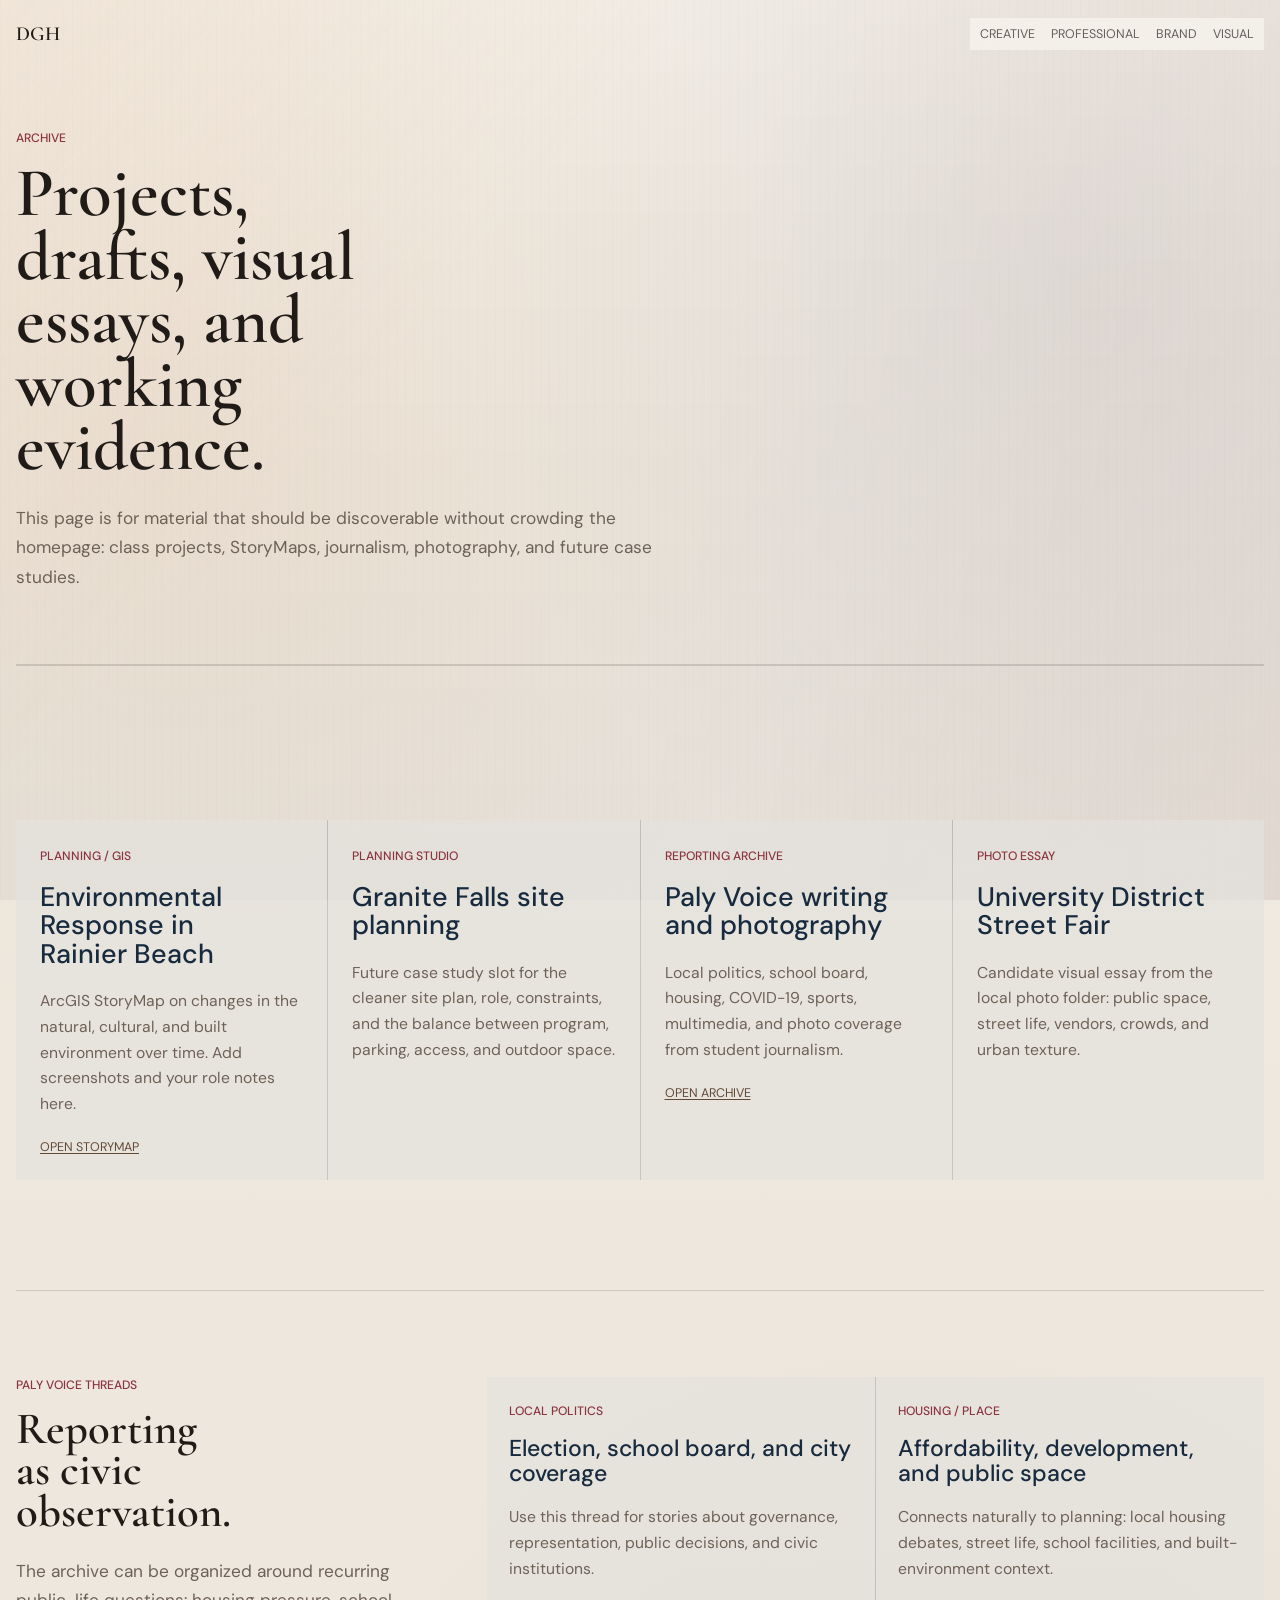
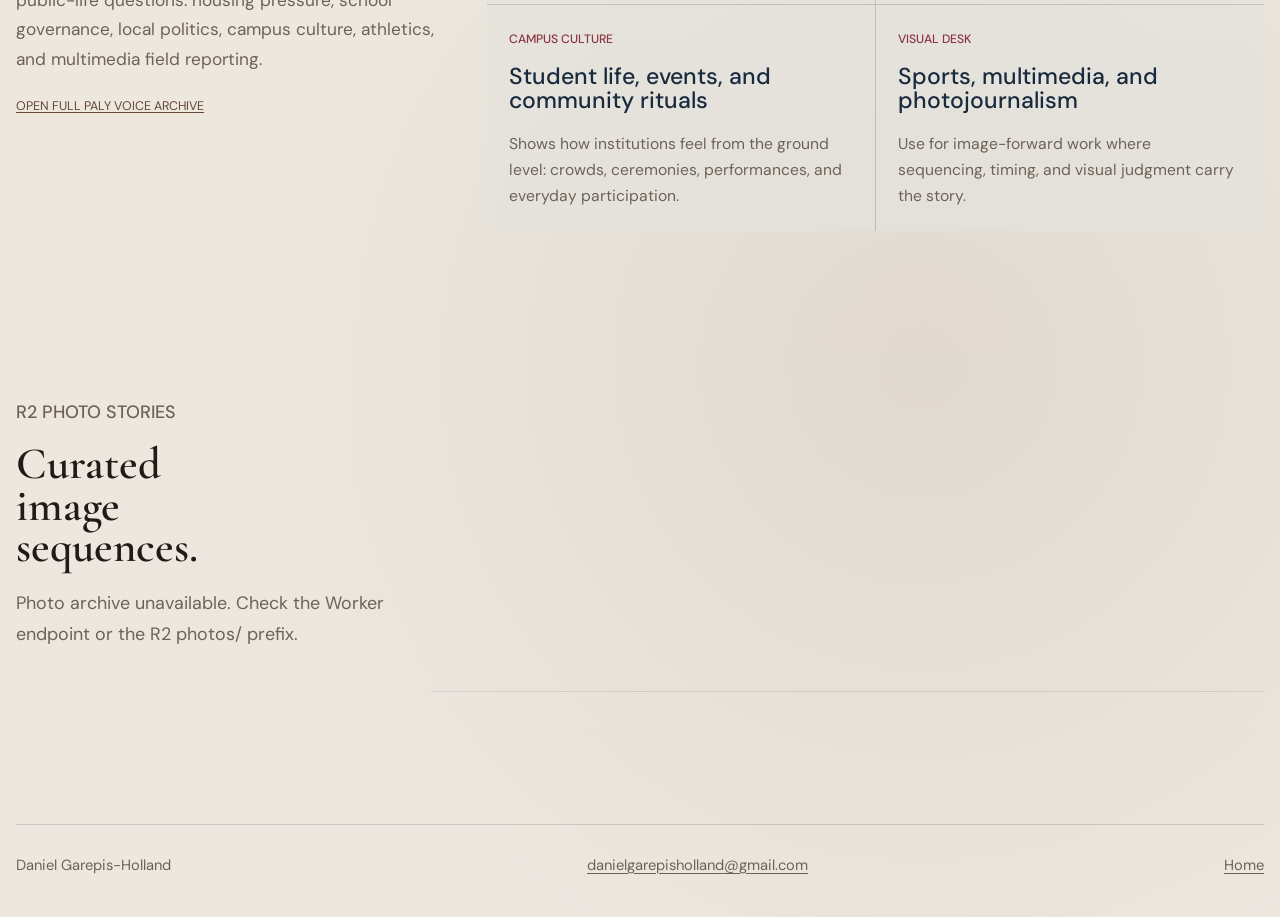
==== archive.html @ 94b0d326 "Initial portfolio site" ====
<!DOCTYPE html>
<html lang="en">
  <head>
    <meta charset="UTF-8" />
    <meta name="viewport" content="width=device-width, initial-scale=1.0" />
    <title>Archive | Daniel Garepis-Holland</title>
    <meta
      name="description"
      content="Project and visual archive for Daniel Garepis-Holland."
    />
    <link rel="icon" href="data:image/svg+xml,%3Csvg xmlns='http://www.w3.org/2000/svg' viewBox='0 0 64 64'%3E%3Crect width='64' height='64' fill='%23f6f2ed'/%3E%3Ctext x='10' y='43' font-family='Georgia' font-size='28' fill='%23182b3e'%3EDG%3C/text%3E%3C/svg%3E" />
    <link rel="stylesheet" href="./styles.css" />
    <script type="module" src="./main.js"></script>
  </head>
  <body>
    <div class="scroll-meter" aria-hidden="true"></div>

    <header class="site-header">
      <a class="wordmark" href="./index.html#splash" aria-label="Daniel Garepis-Holland home">DGH</a>
      <nav class="site-nav" aria-label="Primary">
        <a href="./creative.html">Creative</a>
        <a href="./index.html#professional">Professional</a>
        <a href="./index.html#brand">Brand</a>
        <a href="./index.html#visual">Visual</a>
      </nav>
    </header>

    <main>
      <section class="archive-hero section-panel">
        <p class="small-label">Archive</p>
        <h1>Projects, drafts, visual essays, and working evidence.</h1>
        <p>
          This page is for material that should be discoverable without crowding the
          homepage: class projects, StoryMaps, journalism, photography, and future case studies.
        </p>
      </section>

      <section class="project-slots section-panel" aria-label="Project archive">
        <div class="slot-grid">
          <article class="slot-card reveal">
            <span>Planning / GIS</span>
            <h3>Environmental Response in Rainier Beach</h3>
            <p>
              ArcGIS StoryMap on changes in the natural, cultural, and built
              environment over time. Add screenshots and your role notes here.
            </p>
            <a href="https://storymaps.arcgis.com/stories/e4d56ad3669442dd81b327d00836941e">Open StoryMap</a>
          </article>
          <article class="slot-card reveal">
            <span>Planning studio</span>
            <h3>Granite Falls site planning</h3>
            <p>
              Future case study slot for the cleaner site plan, role, constraints,
              and the balance between program, parking, access, and outdoor space.
            </p>
          </article>
          <article class="slot-card reveal">
            <span>Reporting archive</span>
            <h3>Paly Voice writing and photography</h3>
            <p>
              Local politics, school board, housing, COVID-19, sports, multimedia,
              and photo coverage from student journalism.
            </p>
            <a href="https://palyvoice.com/staff_name/daniel-garepis-holland/">Open archive</a>
          </article>
          <article class="slot-card reveal">
            <span>Photo essay</span>
            <h3>University District Street Fair</h3>
            <p>
              Candidate visual essay from the local photo folder: public space,
              street life, vendors, crowds, and urban texture.
            </p>
          </article>
        </div>
      </section>

      <section class="reporting-threads section-panel" aria-label="Paly Voice reporting threads">
        <div class="thread-copy reveal">
          <p class="small-label">Paly Voice threads</p>
          <h2>Reporting as civic observation.</h2>
          <p>
            The archive can be organized around recurring public-life questions:
            housing pressure, school governance, local politics, campus culture,
            athletics, and multimedia field reporting.
          </p>
          <a href="https://palyvoice.com/staff_name/daniel-garepis-holland/">Open full Paly Voice archive</a>
        </div>
        <div class="thread-list">
          <article class="thread-card reveal">
            <span>Local politics</span>
            <h3>Election, school board, and city coverage</h3>
            <p>Use this thread for stories about governance, representation, public decisions, and civic institutions.</p>
          </article>
          <article class="thread-card reveal">
            <span>Housing / place</span>
            <h3>Affordability, development, and public space</h3>
            <p>Connects naturally to planning: local housing debates, street life, school facilities, and built-environment context.</p>
          </article>
          <article class="thread-card reveal">
            <span>Campus culture</span>
            <h3>Student life, events, and community rituals</h3>
            <p>Shows how institutions feel from the ground level: crowds, ceremonies, performances, and everyday participation.</p>
          </article>
          <article class="thread-card reveal">
            <span>Visual desk</span>
            <h3>Sports, multimedia, and photojournalism</h3>
            <p>Use for image-forward work where sequencing, timing, and visual judgment carry the story.</p>
          </article>
        </div>
      </section>

      <section class="visual-band section-panel" id="visual">
        <div class="visual-copy reveal">
          <p class="small-label">R2 photo stories</p>
          <h2>Curated image sequences.</h2>
          <p id="gallery-status">Loading photo archive...</p>
        </div>
        <div class="visual-stories" id="visual-stories" aria-live="polite"></div>
        <div class="photo-strip" id="photo-gallery" aria-live="polite"></div>
      </section>
    </main>

    <footer class="site-footer" id="contact">
      <p>Daniel Garepis-Holland</p>
      <a href="mailto:danielgarepisholland@gmail.com">danielgarepisholland@gmail.com</a>
      <a href="./index.html#splash">Home</a>
    </footer>
  </body>
</html>
---- styles.css ----
@font-face {
  font-family: "DM Sans";
  src: url("./fonts/DMSans-Regular.ttf") format("truetype");
  font-weight: 400;
  font-style: normal;
  font-display: swap;
}

@font-face {
  font-family: "DM Sans";
  src: url("./fonts/DMSans-Medium.ttf") format("truetype");
  font-weight: 500;
  font-style: normal;
  font-display: swap;
}

@font-face {
  font-family: "Cormorant Garamond";
  src: url("./fonts/CormorantGaramond-Regular.ttf") format("truetype");
  font-weight: 400;
  font-style: normal;
  font-display: swap;
}

@font-face {
  font-family: "Cormorant Garamond";
  src: url("./fonts/CormorantGaramond-SemiBold.ttf") format("truetype");
  font-weight: 600;
  font-style: normal;
  font-display: swap;
}

:root {
  --paper: #eee7dd;
  --paper-clean: #f8f5ef;
  --sand: #c8bbad;
  --clay: #927a65;
  --peach: #e7c4a3;
  --brown: #624a36;
  --navy: #182b3e;
  --red: #8b3440;
  --ink: #201b17;
  --muted: #6e6258;
  --line: rgba(32, 27, 23, 0.14);
  --max: 1260px;
  --scroll: 0;
  --splash-progress: 0;
}

*,
*::before,
*::after {
  box-sizing: border-box;
}

html {
  scroll-behavior: smooth;
}

body {
  margin: 0;
  background:
    radial-gradient(circle at 14% 18%, rgba(231, 196, 163, 0.24), transparent 28%),
    radial-gradient(circle at 86% 12%, rgba(24, 43, 62, 0.07), transparent 26%),
    radial-gradient(circle at 72% 78%, rgba(146, 122, 101, 0.13), transparent 30%),
    linear-gradient(180deg, #f3eee6 0%, var(--paper) 52%, #ece7df 100%);
  color: var(--ink);
  font-family: "DM Sans", Arial, sans-serif;
  overflow-x: hidden;
}

body.lightbox-open {
  overflow: hidden;
}

body::before {
  position: fixed;
  inset: 0;
  z-index: -1;
  content: "";
  background:
    linear-gradient(130deg, rgba(231, 196, 163, 0.24), transparent 34%),
    linear-gradient(280deg, rgba(139, 52, 64, 0.07), transparent 46%),
    linear-gradient(180deg, transparent 0%, rgba(24, 43, 62, 0.075) 100%),
    repeating-linear-gradient(
      90deg,
      rgba(32, 27, 23, 0.018) 0,
      rgba(32, 27, 23, 0.018) 1px,
      transparent 1px,
      transparent 9px
    );
  opacity: calc(0.62 - (var(--scroll) * 0.18));
  pointer-events: none;
}

img,
svg {
  display: block;
}

img {
  max-width: 100%;
}

button {
  font: inherit;
}

a {
  color: inherit;
}

.scroll-meter {
  position: fixed;
  top: 0;
  left: 0;
  z-index: 20;
  width: calc(var(--scroll) * 100%);
  height: 3px;
  background: linear-gradient(90deg, rgba(98, 74, 54, 0.92), rgba(200, 187, 173, 0.96), rgba(32, 27, 23, 0.88));
}

.site-header {
  position: fixed;
  top: 0;
  left: 50%;
  z-index: 10;
  display: flex;
  width: min(calc(100% - 32px), var(--max));
  transform: translateX(-50%);
  align-items: center;
  justify-content: space-between;
  padding: 18px 0;
  color: var(--ink);
}

.wordmark,
.site-nav a {
  text-decoration: none;
}

.wordmark {
  font-family: "Cormorant Garamond", Georgia, serif;
  font-size: 1.25rem;
  font-weight: 600;
}

.site-nav {
  display: flex;
  gap: 16px;
  font-size: 0.78rem;
  text-transform: uppercase;
  padding: 8px 10px;
  background: rgba(248, 245, 239, 0.72);
  backdrop-filter: blur(12px);
}

.site-nav a {
  color: rgba(32, 27, 23, 0.68);
}

.site-nav a:hover {
  color: var(--red);
}

.section-panel {
  width: min(calc(100% - 32px), var(--max));
  margin: 0 auto;
}

.splash {
  position: relative;
  display: grid;
  height: 112vh;
  min-height: 112svh;
  margin-bottom: 96px;
  grid-template-columns: minmax(320px, 0.72fr) minmax(440px, 1fr);
  gap: 36px;
  align-items: center;
  padding: 96px 0 64px;
  overflow: hidden;
}

.splash::before {
  position: absolute;
  inset: 13% 9%;
  content: "";
  background:
    radial-gradient(circle at 50% 48%, rgba(24, 43, 62, 0.1), transparent 38%),
    radial-gradient(circle at 42% 58%, rgba(139, 52, 64, 0.08), transparent 34%);
  filter: blur(18px);
  pointer-events: none;
}

.splash-copy {
  position: relative;
  z-index: 3;
  width: min(100%, 620px);
  padding: 28px 32px 34px;
  text-align: left;
}

.splash-copy::before {
  position: absolute;
  inset: 0;
  z-index: -1;
  content: "";
  background: radial-gradient(circle at 45% 45%, rgba(248, 245, 239, 0.84), rgba(248, 245, 239, 0.52) 48%, transparent 72%);
  filter: blur(3px);
}

.splash h1 {
  max-width: 9.4ch;
  margin: 0;
  font-size: clamp(3.1rem, 6.8vw, 6.3rem);
}

.splash-copy p:not(.small-label) {
  max-width: 460px;
  margin-top: 22px;
  color: var(--muted);
  font-size: clamp(1rem, 1.25vw, 1.12rem);
  line-height: 1.65;
}

.motion-system {
  position: absolute;
  inset: 6% -4% 8% 34%;
  z-index: 1;
  color: var(--navy);
  opacity: 0.84;
  transform:
    translate3d(calc(var(--splash-progress) * -34px), calc(var(--splash-progress) * -58px), 0)
    scale(calc(1 + (var(--splash-progress) * 0.08)));
  transform-origin: 55% 54%;
  transition: opacity 180ms ease;
}

.urban-map {
  width: 100%;
  height: 100%;
  overflow: visible;
}

.parcel-field rect,
.street-line,
.route-line,
.soft-contour,
.north-mark {
  fill: none;
  stroke: currentColor;
  vector-effect: non-scaling-stroke;
}

.parcel-field rect {
  stroke-width: 1;
  opacity: 0.28;
  animation: parcel-settle 8s ease-in-out infinite;
}

.parcel-field rect:nth-child(3n) {
  animation-delay: 0.8s;
}

.parcel-field rect:nth-child(4n) {
  animation-delay: 1.5s;
}

.street-line {
  stroke-width: 1;
  opacity: 0.16;
}

.route-line {
  stroke: var(--red);
  stroke-width: 2.15;
  stroke-linejoin: round;
  stroke-dasharray: 980;
  stroke-dashoffset: 980;
  opacity: 0.64;
  animation: route-draw 8.5s ease-in-out infinite;
}

.route-tracer {
  fill: var(--red);
  opacity: 0.86;
  filter: drop-shadow(0 0 10px rgba(139, 52, 64, 0.4));
}

.soft-contour {
  stroke: var(--brown);
  stroke-width: 1;
  stroke-dasharray: 7 18;
  opacity: 0.22;
  animation: contour-drift 18s linear infinite;
}

.contour-b {
  animation-direction: reverse;
  animation-duration: 24s;
}

.map-pin {
  fill: var(--paper-clean);
  stroke: var(--navy);
  stroke-width: 2;
  opacity: 0.82;
  animation: pin-pulse 4s ease-in-out infinite;
}

.pin-b {
  animation-delay: 0.8s;
}

.pin-c {
  animation-delay: 1.6s;
}

.north-mark {
  stroke: var(--brown);
  opacity: 0.2;
}

.map-nav {
  position: absolute;
  inset: 6% -4% 8% 34%;
  z-index: 2;
  pointer-events: none;
  transform:
    translate3d(calc(var(--splash-progress) * -34px), calc(var(--splash-progress) * -58px), 0)
    scale(calc(1 + (var(--splash-progress) * 0.08)));
  transform-origin: 55% 54%;
}

.map-stop {
  position: absolute;
  display: inline-flex;
  gap: 8px;
  align-items: center;
  padding: 8px 10px;
  color: rgba(32, 27, 23, 0.72);
  background: rgba(248, 245, 239, 0.76);
  border: 1px solid rgba(24, 43, 62, 0.12);
  font-size: 0.74rem;
  text-decoration: none;
  text-transform: uppercase;
  pointer-events: auto;
  backdrop-filter: blur(10px);
  transition: transform 180ms ease, color 180ms ease, border-color 180ms ease;
}

.map-stop:hover {
  color: var(--red);
  border-color: rgba(139, 52, 64, 0.28);
  transform: translateY(-2px);
}

.portfolio-doors {
  position: absolute;
  right: 0;
  bottom: 86px;
  z-index: 4;
  display: grid;
  grid-template-columns: repeat(2, minmax(180px, 1fr));
  gap: 1px;
  width: min(520px, 52vw);
  background: rgba(24, 43, 62, 0.18);
}

.portfolio-door {
  display: grid;
  min-height: 134px;
  align-content: end;
  gap: 12px;
  padding: 20px;
  background: rgba(248, 245, 239, 0.82);
  text-decoration: none;
  backdrop-filter: blur(12px);
  transition: background 180ms ease, color 180ms ease, transform 180ms ease;
}

.portfolio-door span {
  color: var(--red);
  font-size: 0.74rem;
  font-weight: 500;
  text-transform: uppercase;
}

.portfolio-door strong {
  max-width: 10ch;
  color: var(--navy);
  font-family: "Cormorant Garamond", Georgia, serif;
  font-size: 1.65rem;
  font-weight: 600;
  line-height: 0.98;
}

.portfolio-door:hover {
  color: var(--paper-clean);
  background: rgba(24, 43, 62, 0.94);
  transform: translateY(-3px);
}

.portfolio-door:hover span,
.portfolio-door:hover strong {
  color: currentColor;
}

.map-stop span {
  width: 8px;
  height: 8px;
  background: var(--paper-clean);
  border: 2px solid var(--navy);
}

.stop-planning {
  left: 30%;
  top: 61%;
}

.stop-systems {
  left: 58%;
  top: 32%;
}

.stop-visual {
  right: 2%;
  top: 61%;
}

.splash-scroll {
  position: absolute;
  right: 0;
  bottom: 32px;
  z-index: 2;
  color: rgba(32, 27, 23, 0.62);
  font-size: 0.78rem;
  text-decoration: none;
  text-transform: uppercase;
}

.splash-scroll::after {
  display: block;
  width: 1px;
  height: 44px;
  margin: 10px 0 0 auto;
  content: "";
  background: rgba(32, 27, 23, 0.26);
  animation: scroll-cue 1.8s ease-in-out infinite;
}

.creative-lead,
.professional-bridge {
  display: grid;
  grid-template-columns: minmax(280px, 0.5fr) minmax(0, 1fr);
  gap: 46px;
  align-items: start;
  padding: 84px 0;
  border-top: 1px solid var(--line);
}

.creative-lead-copy,
.professional-copy {
  position: sticky;
  top: 110px;
}

.creative-lead-copy h2,
.professional-copy h2 {
  max-width: 10.5ch;
}

.creative-lead-copy p:not(.small-label),
.professional-copy p:not(.small-label),
.creative-hero-copy p,
.creative-design-copy p {
  max-width: 620px;
  margin-top: 24px;
  color: var(--muted);
  font-size: clamp(1rem, 1.35vw, 1.14rem);
  line-height: 1.7;
}

.creative-lead-copy a {
  display: inline-block;
  margin-top: 26px;
  color: var(--brown);
  font-size: 0.78rem;
  text-transform: uppercase;
  text-decoration-thickness: 1px;
  text-underline-offset: 0.18em;
}

.creative-stage {
  position: relative;
  min-height: 720px;
}

.stage-photo {
  position: absolute;
  margin: 0;
  overflow: hidden;
  background: var(--sand);
  box-shadow: 0 34px 78px rgba(24, 43, 62, 0.2);
}

.stage-photo img {
  width: 100%;
  height: 100%;
  object-fit: cover;
  filter: saturate(0.95) contrast(1.04);
}

.photo-expand {
  display: block;
  width: 100%;
  height: 100%;
  padding: 0;
  border: 0;
  color: inherit;
  background: transparent;
  cursor: zoom-in;
}

.photo-expand:focus-visible {
  outline: 2px solid var(--red);
  outline-offset: 3px;
}

.stage-photo-1 img {
  object-position: 72% 48%;
}

.stage-photo-2 img {
  object-position: 68% 50%;
}

.stage-photo-3 img {
  object-position: 50% 58%;
}

.stage-photo-4 img {
  object-position: 50% 45%;
}

.stage-photo-5 img {
  object-position: 50% 48%;
}

.stage-photo figcaption {
  position: absolute;
  left: 12px;
  bottom: 12px;
  padding: 7px 9px;
  color: var(--paper-clean);
  background: rgba(24, 43, 62, 0.72);
  font-size: 0.72rem;
  text-transform: uppercase;
}

.stage-photo-1 {
  top: 0;
  left: 3%;
  width: 56%;
  height: 62%;
}

.stage-photo-2 {
  top: 7%;
  right: 0;
  width: 36%;
  height: 30%;
}

.stage-photo-3 {
  right: 4%;
  bottom: 2%;
  width: 44%;
  height: 48%;
}

.stage-photo-4 {
  left: 0;
  bottom: 0;
  width: 34%;
  height: 30%;
}

.stage-photo-5 {
  left: 37%;
  bottom: 7%;
  width: 25%;
  height: 28%;
}

.massive {
  min-height: 78vh;
}

.creative-hero {
  position: relative;
  display: grid;
  min-height: 100svh;
  align-content: end;
  gap: 42px;
  padding: 132px 0 42px;
}

.creative-hero-copy {
  position: relative;
  z-index: 3;
  display: grid;
  width: min(520px, calc(100% - 32px));
  grid-template-columns: 1fr;
  gap: 18px;
  align-items: end;
  margin: 0 0 0 max(16px, calc((100vw - var(--max)) / 2));
  padding: 24px;
  background: rgba(248, 245, 239, 0.9);
  backdrop-filter: blur(18px);
}

.creative-hero h1 {
  max-width: 12ch;
}

.creative-page .creative-hero {
  width: 100vw;
  margin-left: calc(50% - 50vw);
  color: var(--paper-clean);
  background: #111821;
  overflow: hidden;
}

.creative-page .creative-hero-copy {
  color: var(--ink);
}

.creative-page .creative-hero-copy p:not(.small-label) {
  margin-top: 0;
}

.creative-page .creative-stage.massive {
  position: absolute;
  inset: 0;
  min-height: 100%;
}

.stage-feature-photo {
  position: absolute;
  inset: 0;
  margin: 0;
}

.stage-feature-photo::after {
  position: absolute;
  inset: 0;
  content: "";
  background:
    linear-gradient(90deg, rgba(17, 24, 33, 0.26), transparent 48%),
    linear-gradient(0deg, rgba(17, 24, 33, 0.18), transparent 34%);
  pointer-events: none;
}

.stage-feature-img {
  width: 100%;
  height: 100%;
  min-height: 100svh;
  object-fit: cover;
  object-position: 72% center;
  filter: saturate(0.98) contrast(1.05);
}

.stage-graphic {
  position: absolute;
  inset: 72px 18px 18px;
  z-index: 2;
  pointer-events: none;
}

.stage-graphic::before,
.stage-graphic::after,
.stage-graphic span {
  position: absolute;
  content: "";
  border: 1px solid rgba(248, 245, 239, 0.28);
}

.stage-graphic::before {
  top: 0;
  right: max(16px, calc((100vw - var(--max)) / 2));
  width: min(24vw, 280px);
  height: min(24vw, 280px);
  border-left: 0;
  border-bottom: 0;
}

.stage-graphic::after {
  left: max(16px, calc((100vw - var(--max)) / 2));
  bottom: 0;
  width: min(34vw, 420px);
  height: min(15vw, 170px);
  border-right: 0;
  border-top: 0;
}

.stage-graphic span:nth-child(1) {
  top: 18%;
  left: 0;
  width: 100%;
  border-width: 1px 0 0;
  opacity: 0.28;
}

.stage-graphic span:nth-child(2) {
  top: 0;
  left: 62%;
  height: 100%;
  border-width: 0 0 0 1px;
  opacity: 0.22;
}

.stage-graphic span:nth-child(3) {
  right: max(22px, calc((100vw - var(--max)) / 2));
  bottom: 18%;
  width: 90px;
  height: 90px;
  border-radius: 50%;
  animation: viewfinder-pulse 5.6s ease-in-out infinite;
}

.stage-graphic span:nth-child(4) {
  right: max(70px, calc((100vw - var(--max)) / 2 + 48px));
  bottom: calc(18% + 44px);
  width: 12px;
  height: 12px;
  background: rgba(248, 245, 239, 0.72);
  border: 0;
  border-radius: 50%;
}

.stage-index {
  position: absolute;
  right: max(16px, calc((100vw - var(--max)) / 2));
  bottom: 42px;
  z-index: 4;
  display: grid;
  width: min(32vw, 390px);
  gap: 10px;
}

.stage-index-item {
  display: grid;
  min-height: 86px;
  grid-template-columns: 96px 1fr;
  align-items: center;
  gap: 12px;
  padding: 8px;
  color: var(--paper-clean);
  background: rgba(17, 24, 33, 0.62);
  backdrop-filter: blur(16px);
}

.stage-index-item img {
  width: 96px;
  height: 72px;
  object-fit: cover;
}

.stage-index-item span {
  font-size: 0.76rem;
  text-align: left;
  text-transform: uppercase;
}

.creative-design {
  display: grid;
  grid-template-columns: minmax(280px, 0.5fr) minmax(0, 1fr);
  gap: 46px;
  align-items: center;
  padding: 90px 0 116px;
  border-top: 1px solid var(--line);
}

.creative-design-copy h2 {
  max-width: 10.5ch;
}

.hero {
  position: relative;
  display: grid;
  min-height: auto;
  grid-template-columns: minmax(420px, 0.86fr) minmax(360px, 0.74fr);
  gap: 56px;
  align-items: end;
  padding: 84px 0 52px;
}

.hero-copy {
  position: relative;
  z-index: 2;
  grid-column: 1;
  grid-row: 1;
  max-width: 720px;
}

.hero-copy h1 {
  max-width: 11.6ch;
}

.small-label {
  margin: 0 0 16px;
  color: var(--red);
  font-size: 0.76rem;
  font-weight: 500;
  text-transform: uppercase;
}

h1,
h2 {
  margin: 0;
  font-family: "Cormorant Garamond", Georgia, serif;
  font-weight: 600;
  line-height: 0.92;
}

h1 {
  max-width: 9.8ch;
  font-size: clamp(2.7rem, 5.4vw, 5.1rem);
}

h2 {
  font-size: clamp(1.9rem, 3.5vw, 3.25rem);
}

h3,
p {
  margin: 0;
}

.hero-lede {
  max-width: 620px;
  margin-top: 28px;
  color: var(--muted);
  font-size: clamp(1.04rem, 1.5vw, 1.28rem);
  line-height: 1.65;
}

.hero-media {
  position: relative;
  min-height: 410px;
  grid-column: 2;
  grid-row: 1;
  align-self: start;
}

.hero-photo {
  position: absolute;
  width: min(26vw, 340px);
  aspect-ratio: 4 / 5;
  object-fit: cover;
  filter: saturate(0.88) contrast(1.04);
  box-shadow: 0 36px 80px rgba(24, 43, 62, 0.22);
}

.hero-photo-a {
  right: 20%;
  bottom: 18%;
  transform: translateY(calc(var(--scroll) * -70px)) rotate(-4deg);
}

.hero-photo-b {
  right: 0;
  bottom: 0;
  width: min(22vw, 280px);
  transform: translateY(calc(var(--scroll) * 92px)) rotate(7deg);
}

.orbit {
  position: absolute;
  right: 10%;
  bottom: 6%;
  width: min(42vw, 560px);
  color: var(--navy);
  opacity: 0.2;
  transform: rotate(calc(var(--scroll) * 90deg));
}

.orbit rect,
.orbit path {
  fill: none;
  stroke: currentColor;
  stroke-width: 1;
}

.hero-index {
  position: relative;
  z-index: 2;
  grid-column: 1 / -1;
  display: grid;
  grid-template-columns: repeat(4, 1fr);
  gap: 1px;
  max-width: 760px;
  color: var(--paper-clean);
  background: rgba(24, 43, 62, 0.18);
}

.profile-facts {
  grid-column: 1 / -1;
  display: grid;
  grid-template-columns: repeat(3, minmax(0, 1fr));
  gap: 1px;
  margin-top: 6px;
  background: rgba(24, 43, 62, 0.16);
}

.profile-facts article {
  min-height: 134px;
  padding: 18px;
  background: rgba(248, 245, 239, 0.64);
}

.profile-facts span {
  color: var(--red);
  font-size: 0.74rem;
  font-weight: 500;
  text-transform: uppercase;
}

.profile-facts strong {
  display: block;
  margin-top: 12px;
  color: var(--navy);
  font-size: 1.05rem;
  font-weight: 500;
}

.profile-facts p {
  margin-top: 8px;
  color: var(--muted);
  font-size: 0.92rem;
  line-height: 1.55;
}

.hero-index span {
  min-height: 74px;
  padding: 16px;
  background: var(--navy);
  font-size: 0.82rem;
  line-height: 1.25;
}

.scroll-story {
  display: grid;
  min-height: auto;
  grid-template-columns: minmax(280px, 0.58fr) minmax(0, 1fr);
  gap: 46px;
  padding: 70px 0;
  border-top: 1px solid var(--line);
}

.story-pin {
  position: static;
  height: max-content;
}

.story-pin h2 {
  max-width: 10.5ch;
}

.story-steps {
  display: grid;
  gap: 1px;
  padding-top: 0;
  background: rgba(24, 43, 62, 0.14);
}

.story-step {
  display: grid;
  grid-template-columns: 62px minmax(0, 1fr);
  gap: 20px;
  align-items: start;
  padding: 24px;
  background: rgba(248, 245, 239, 0.62);
  border-top: 0;
}

.story-step span {
  color: var(--red);
  font-family: "Cormorant Garamond", Georgia, serif;
  font-size: 2.35rem;
  line-height: 0.9;
}

.story-step p,
.flagship-copy p,
.planning-copy p,
.planning-card p,
.work-item p,
.visual-copy p {
  color: var(--muted);
  font-size: clamp(1rem, 1.4vw, 1.16rem);
  line-height: 1.75;
}

.planning-feature {
  display: grid;
  grid-template-columns: minmax(320px, 0.8fr) minmax(0, 1.1fr);
  gap: 54px;
  align-items: start;
  padding: 82px 0;
  border-top: 1px solid var(--line);
}

.planning-copy {
  position: sticky;
  top: 112px;
}

.planning-copy h2 {
  max-width: 10.8ch;
}

.planning-copy p {
  max-width: 560px;
  margin-top: 24px;
}

.planning-grid {
  display: grid;
  grid-template-columns: repeat(2, minmax(0, 1fr));
  gap: 1px;
  background: rgba(24, 43, 62, 0.18);
}

.planning-card {
  min-height: 220px;
  padding: 22px;
  background: rgba(248, 245, 239, 0.62);
}

.planning-card.primary {
  grid-column: span 2;
  min-height: 250px;
  background:
    linear-gradient(135deg, rgba(24, 43, 62, 0.92), rgba(98, 74, 54, 0.86)),
    var(--navy);
  color: var(--paper-clean);
}

.planning-card span,
.work-item span {
  color: var(--red);
  font-size: 0.78rem;
  font-weight: 500;
  text-transform: uppercase;
}

.planning-card.primary span,
.planning-card.primary p {
  color: rgba(248, 245, 239, 0.78);
}

.planning-card h3 {
  max-width: 18ch;
  margin-top: 18px;
  color: var(--navy);
  font-size: clamp(1.18rem, 1.7vw, 1.65rem);
  font-weight: 500;
  line-height: 1.05;
}

.planning-card.primary h3 {
  color: var(--paper-clean);
  font-size: clamp(1.8rem, 3vw, 2.8rem);
}

.planning-card p {
  margin-top: 22px;
}

.flagship {
  display: grid;
  grid-template-columns: minmax(320px, 0.78fr) minmax(0, 1.2fr);
  gap: 54px;
  align-items: center;
  padding: 84px 0;
}

.flagship-copy h2 {
  max-width: 9.4ch;
}

.flagship-copy p {
  max-width: 620px;
  margin-top: 24px;
}

.stat-row {
  display: grid;
  grid-template-columns: repeat(3, 1fr);
  gap: 1px;
  margin-top: 34px;
  background: rgba(24, 43, 62, 0.18);
}

.stat-row div {
  min-height: 106px;
  padding: 18px;
  background: rgba(255, 255, 255, 0.52);
}

.stat-row strong {
  display: block;
  color: var(--navy);
  font-family: "Cormorant Garamond", Georgia, serif;
  font-size: 3rem;
  line-height: 0.92;
}

.stat-row span {
  display: block;
  margin-top: 8px;
  color: var(--muted);
  font-size: 0.86rem;
}

.system-board,
.brand-development-board {
  position: relative;
  min-height: 650px;
  isolation: isolate;
}

.identity-layer {
  position: absolute;
  inset: 3% 0 0 8%;
  z-index: 0;
  overflow: hidden;
  background:
    linear-gradient(135deg, rgba(24, 43, 62, 0.09), rgba(139, 52, 64, 0.06)),
    rgba(248, 245, 239, 0.42);
  border: 1px solid rgba(24, 43, 62, 0.12);
}

.identity-badge {
  position: absolute;
  right: -12%;
  top: -20%;
  width: min(48vw, 560px);
  opacity: 0.12;
  filter: saturate(0.8);
  transform: rotate(-8deg);
}

.shark-watermark,
.shark-mask {
  display: block;
  background: currentColor;
  -webkit-mask: url("./assets/interlake-shark.svg") center / contain no-repeat;
  mask: url("./assets/interlake-shark.svg") center / contain no-repeat;
}

.shark-watermark {
  position: absolute;
  color: var(--navy);
  opacity: 0.08;
}

.shark-a {
  left: -6%;
  bottom: 6%;
  width: 330px;
  aspect-ratio: 1;
  transform: rotate(9deg);
}

.shark-b {
  right: 16%;
  bottom: -13%;
  width: 220px;
  aspect-ratio: 1;
  color: var(--red);
  transform: rotate(-16deg);
}

.screen {
  position: absolute;
  z-index: 2;
  margin: 0;
  overflow: hidden;
  background: var(--paper-clean);
  border: 1px solid rgba(24, 43, 62, 0.16);
  box-shadow: 0 28px 72px rgba(24, 43, 62, 0.2);
}

.screen img {
  width: 100%;
  height: 100%;
  object-fit: cover;
}

.screen figcaption {
  position: absolute;
  right: 14px;
  bottom: 12px;
  padding: 7px 10px;
  color: var(--paper-clean);
  background: rgba(24, 43, 62, 0.78);
  font-size: 0.76rem;
}

.screen-main {
  top: 0;
  right: 0;
  width: 82%;
  aspect-ratio: 16 / 10;
}

.screen-overlap {
  bottom: 0;
  left: 0;
  width: 58%;
  aspect-ratio: 13 / 10;
}

.brand-marks {
  position: absolute;
  right: 4%;
  bottom: 4%;
  z-index: 3;
  display: grid;
  grid-template-columns: 116px 116px;
  gap: 1px;
  padding: 1px;
  background: rgba(248, 245, 239, 0.28);
  box-shadow: 0 22px 58px rgba(24, 43, 62, 0.2);
}

.brand-development-board {
  display: grid;
  grid-template-columns: minmax(220px, 0.74fr) minmax(220px, 0.54fr);
  gap: 18px;
  align-content: end;
  padding: 48px;
}

.brand-development-board .identity-layer {
  inset: 0;
}

.brand-spec-card {
  position: relative;
  z-index: 2;
  display: grid;
  min-height: 320px;
  align-content: center;
  justify-items: center;
  gap: 18px;
  padding: 26px;
  background: rgba(248, 245, 239, 0.86);
  border: 1px solid rgba(24, 43, 62, 0.16);
  box-shadow: 0 24px 62px rgba(24, 43, 62, 0.16);
}

.brand-spec-card span:first-child,
.brand-spec-card strong {
  color: var(--navy);
  font-size: 0.78rem;
  font-weight: 500;
  letter-spacing: 0.08em;
  text-transform: uppercase;
}

.brand-spec-primary img {
  width: min(72%, 320px);
}

.brand-spec-shark {
  color: var(--paper-clean);
  background: rgba(24, 43, 62, 0.94);
}

.brand-spec-shark .shark-mask {
  width: min(72%, 260px);
  height: auto;
  aspect-ratio: 1;
  color: var(--paper-clean);
}

.brand-spec-shark strong {
  color: var(--paper-clean);
}

.brand-color-row {
  position: relative;
  z-index: 2;
  display: grid;
  grid-column: 1 / -1;
  grid-template-columns: repeat(3, 1fr);
  gap: 1px;
  background: rgba(24, 43, 62, 0.18);
}

.brand-color-row span {
  display: grid;
  min-height: 88px;
  align-content: end;
  padding: 14px;
  color: var(--paper-clean);
  background: var(--swatch);
  font-size: 0.72rem;
  text-transform: uppercase;
}

.brand-color-row span:nth-child(2) {
  color: var(--navy);
}

.brand-token {
  display: grid;
  min-height: 132px;
  align-content: center;
  justify-items: center;
  gap: 12px;
  padding: 14px;
  color: var(--paper-clean);
  background: rgba(24, 43, 62, 0.94);
}

.brand-token img {
  width: 76px;
  height: 76px;
  object-fit: contain;
}

.brand-token span:last-child {
  font-size: 0.68rem;
  letter-spacing: 0;
  text-transform: uppercase;
}

.shark-token {
  color: var(--navy);
  background: rgba(248, 245, 239, 0.88);
}

.shark-mask {
  width: 78px;
  height: 78px;
}

.shark-token span:last-child {
  color: var(--navy);
}

.work-index {
  padding: 84px 0;
  border-top: 1px solid var(--line);
}

.section-intro {
  display: grid;
  grid-template-columns: minmax(0, 0.95fr) minmax(280px, 0.42fr);
  gap: 40px;
  align-items: end;
}

.section-intro h2 {
  max-width: 13ch;
}

.work-list {
  margin-top: 70px;
  border-top: 1px solid var(--line);
}

.work-item {
  display: grid;
  grid-template-columns: 190px minmax(220px, 0.7fr) minmax(0, 1fr);
  gap: 34px;
  padding: 30px 0;
  border-bottom: 1px solid var(--line);
}

.work-item span {
  color: var(--red);
  font-size: 0.78rem;
  font-weight: 500;
  text-transform: uppercase;
}

.work-item h3 {
  color: var(--navy);
  font-size: clamp(1.35rem, 2.2vw, 2rem);
  font-weight: 500;
  line-height: 1.05;
}

.project-slots {
  padding: 96px 0 110px;
  border-top: 1px solid var(--line);
}

.archive-teaser {
  padding: 78px 0 88px;
  border-top: 1px solid var(--line);
}

.archive-teaser-copy {
  display: grid;
  grid-template-columns: minmax(0, 0.8fr) minmax(260px, 0.45fr);
  gap: 40px;
  align-items: end;
}

.archive-teaser-copy h2 {
  max-width: 11ch;
}

.archive-teaser-copy p:not(.small-label) {
  color: var(--muted);
  font-size: clamp(1rem, 1.35vw, 1.14rem);
  line-height: 1.7;
}

.archive-teaser-copy a {
  color: var(--brown);
  font-size: 0.78rem;
  text-transform: uppercase;
  text-decoration-thickness: 1px;
  text-underline-offset: 0.18em;
}

.archive-hero {
  padding: 130px 0 72px;
  border-bottom: 1px solid var(--line);
}

.archive-hero h1 {
  max-width: 12ch;
}

.archive-hero p:not(.small-label) {
  max-width: 680px;
  margin-top: 24px;
  color: var(--muted);
  font-size: clamp(1rem, 1.35vw, 1.14rem);
  line-height: 1.7;
}

.slot-grid {
  display: grid;
  grid-template-columns: repeat(4, minmax(0, 1fr));
  gap: 1px;
  margin-top: 58px;
  background: rgba(24, 43, 62, 0.18);
}

.slot-card {
  min-height: 330px;
  padding: 24px;
  background: rgba(248, 245, 239, 0.62);
}

.slot-card span {
  color: var(--red);
  font-size: 0.76rem;
  font-weight: 500;
  text-transform: uppercase;
}

.slot-card h3 {
  max-width: 12ch;
  margin-top: 18px;
  color: var(--navy);
  font-size: clamp(1.28rem, 2.1vw, 1.8rem);
  font-weight: 500;
  line-height: 1.05;
}

.slot-card p {
  margin-top: 20px;
  color: var(--muted);
  font-size: 0.98rem;
  line-height: 1.65;
}

.slot-card a {
  display: inline-block;
  margin-top: 22px;
  color: var(--brown);
  font-size: 0.78rem;
  text-transform: uppercase;
  text-decoration-thickness: 1px;
  text-underline-offset: 0.18em;
}

.reporting-threads {
  display: grid;
  grid-template-columns: minmax(300px, 0.55fr) minmax(0, 1fr);
  gap: 44px;
  padding: 86px 0;
  border-top: 1px solid var(--line);
}

.thread-copy h2 {
  max-width: 9.5ch;
}

.thread-copy p:not(.small-label) {
  max-width: 560px;
  margin-top: 24px;
  color: var(--muted);
  font-size: clamp(1rem, 1.35vw, 1.14rem);
  line-height: 1.7;
}

.thread-copy a,
.visual-copy a {
  display: inline-block;
  margin-top: 24px;
  color: var(--brown);
  font-size: 0.78rem;
  text-transform: uppercase;
  text-decoration-thickness: 1px;
  text-underline-offset: 0.18em;
}

.thread-list {
  display: grid;
  grid-template-columns: repeat(2, minmax(0, 1fr));
  gap: 1px;
  background: rgba(24, 43, 62, 0.18);
}

.thread-card {
  min-height: 220px;
  padding: 22px;
  background: rgba(248, 245, 239, 0.62);
}

.thread-card span,
.visual-story-copy span {
  color: var(--red);
  font-size: 0.76rem;
  font-weight: 500;
  text-transform: uppercase;
}

.thread-card h3,
.visual-story-copy h3 {
  margin-top: 16px;
  color: var(--navy);
  font-size: clamp(1.2rem, 1.8vw, 1.7rem);
  font-weight: 500;
  line-height: 1.08;
}

.thread-card p,
.visual-story-copy p {
  margin-top: 18px;
  color: var(--muted);
  font-size: 0.98rem;
  line-height: 1.65;
}

.visual-band {
  display: grid;
  grid-template-columns: minmax(280px, 0.45fr) minmax(0, 1fr);
  gap: 40px;
  align-items: start;
  padding: 80px 0 104px;
}

.visual-copy {
  position: sticky;
  top: 110px;
}

.visual-copy h2 {
  max-width: 7ch;
}

.visual-copy p:last-child {
  margin-top: 20px;
}

.visual-stories {
  grid-column: 2;
  display: grid;
  gap: 64px;
}

.visual-story {
  display: grid;
  grid-template-columns: minmax(0, 1.1fr) minmax(260px, 0.45fr);
  gap: 22px;
  align-items: end;
  padding-top: 24px;
  border-top: 1px solid rgba(24, 43, 62, 0.18);
}

.visual-story-media {
  position: relative;
  display: grid;
  min-height: 500px;
  grid-template-columns: minmax(0, 1fr) minmax(112px, 0.28fr);
  gap: 10px;
}

.visual-story-lead {
  width: 100%;
  height: 100%;
  min-height: 500px;
  object-fit: cover;
  filter: saturate(0.92) contrast(1.04);
  background: var(--sand);
}

.visual-story-media > .photo-expand {
  min-height: 500px;
}

.visual-story-support {
  position: static;
  display: grid;
  gap: 10px;
}

.visual-story-support figure {
  min-height: 0;
  margin: 0;
  overflow: hidden;
  background: var(--sand);
}

.visual-story-support img {
  width: 100%;
  height: 100%;
  min-height: 118px;
  object-fit: cover;
  filter: saturate(0.9) contrast(1.02);
}

.visual-story-copy {
  padding: 0 0 10px;
}

.visual-story-wide .visual-story-media {
  min-height: 560px;
}

.visual-story-wide .visual-story-lead {
  min-height: 560px;
  object-position: center 62%;
}

.visual-story-mosaic {
  grid-template-columns: minmax(260px, 0.45fr) minmax(0, 1fr);
}

.visual-story-mosaic .visual-story-copy {
  order: -1;
}

.visual-story-mosaic .visual-story-lead {
  object-position: 72% center;
}

.visual-story-stack .visual-story-media {
  grid-template-columns: minmax(0, 0.72fr) minmax(180px, 0.52fr);
}

.visual-story-stack .visual-story-support {
  grid-template-columns: repeat(2, minmax(0, 1fr));
}

.visual-story-dark {
  align-items: stretch;
  padding: 18px;
  color: var(--paper-clean);
  background: var(--navy);
  border-top: 0;
}

.visual-story-dark .visual-story-copy {
  align-self: end;
  padding: 0 0 12px;
}

.visual-story-dark .visual-story-copy h3,
.visual-story-dark .visual-story-copy p {
  color: var(--paper-clean);
}

.visual-story-dark .visual-story-copy span {
  color: var(--peach);
}

.visual-story-dark .visual-story-lead,
.visual-story-dark .visual-story-support figure {
  background: rgba(248, 245, 239, 0.08);
}

.visual-story-dark .visual-story-lead {
  object-position: 72% center;
}

.visual-story-strip,
.visual-story-quiet {
  grid-template-columns: 1fr;
}

.visual-story-strip .visual-story-media,
.visual-story-quiet .visual-story-media {
  min-height: auto;
  grid-template-columns: repeat(4, minmax(0, 1fr));
}

.visual-story-strip .visual-story-lead,
.visual-story-quiet .visual-story-lead,
.visual-story-strip .visual-story-support img,
.visual-story-quiet .visual-story-support img {
  min-height: 260px;
}

.visual-story-strip .visual-story-support,
.visual-story-quiet .visual-story-support {
  display: contents;
}

.visual-story-strip .visual-story-support figure,
.visual-story-quiet .visual-story-support figure {
  min-height: 260px;
}

.visual-story-quiet .visual-story-lead,
.visual-story-quiet .visual-story-support img {
  filter: saturate(0.82) contrast(0.98);
}

.photo-strip {
  grid-column: 2;
  display: grid;
  grid-template-columns: repeat(6, minmax(190px, 1fr));
  gap: 14px;
  padding-top: 28px;
  border-top: 1px solid rgba(24, 43, 62, 0.12);
}

.compact-gallery {
  grid-template-columns: repeat(4, minmax(0, 1fr));
  margin-top: 18px;
}

.gallery-card {
  margin: 0;
}

.gallery-frame {
  aspect-ratio: 3 / 4;
  overflow: hidden;
  background: var(--sand);
}

.gallery-frame img {
  width: 100%;
  height: 100%;
  object-fit: cover;
  filter: saturate(0.9) contrast(1.02);
  transition: transform 600ms ease, filter 600ms ease;
}

.photo-lightbox {
  position: fixed;
  inset: 0;
  z-index: 50;
  display: grid;
  place-items: center;
  padding: 28px;
  background: rgba(14, 20, 25, 0.92);
}

.photo-lightbox figure {
  width: min(100%, 1320px);
  max-height: 92vh;
  margin: 0;
  color: var(--paper-clean);
}

.photo-lightbox img {
  width: 100%;
  max-height: 86vh;
  object-fit: contain;
}

.photo-lightbox figcaption {
  margin-top: 12px;
  color: rgba(248, 245, 239, 0.78);
  font-size: 0.82rem;
  text-transform: uppercase;
}

.photo-lightbox-close {
  position: fixed;
  top: 18px;
  right: 18px;
  z-index: 2;
  padding: 10px 12px;
  border: 1px solid rgba(248, 245, 239, 0.34);
  color: var(--paper-clean);
  background: rgba(248, 245, 239, 0.08);
  font-size: 0.76rem;
  text-transform: uppercase;
  cursor: pointer;
}

.creative-page .visual-band {
  display: block;
  width: 100vw;
  margin-left: calc(50% - 50vw);
  padding: 84px 0 0;
}

.creative-page .visual-copy {
  position: relative;
  top: auto;
  width: min(calc(100% - 32px), var(--max));
  margin: 0 auto 42px;
}

.creative-page .visual-copy h2 {
  max-width: 10ch;
}

.creative-page .visual-stories {
  grid-column: auto;
  gap: 0;
}

.creative-page .visual-story {
  position: relative;
  min-height: auto;
  grid-template-columns: 1fr;
  gap: 0;
  align-items: stretch;
  padding: 0;
  border-top: 0;
  background: #111821;
  overflow: hidden;
}

.creative-page .visual-story-hero {
  position: relative;
  display: grid;
  min-height: 100svh;
  align-items: end;
  overflow: hidden;
}

.creative-page .visual-story-hero::after {
  position: absolute;
  right: 0;
  bottom: 0;
  left: 0;
  z-index: 3;
  height: 2px;
  content: "";
  background: linear-gradient(90deg, transparent, rgba(248, 245, 239, 0.78), transparent);
  transform: translateX(-100%);
  animation: photo-scan 7s ease-in-out infinite;
  pointer-events: none;
}

.creative-page .visual-story + .visual-story {
  margin-top: 1px;
}

.creative-page .visual-story-media {
  position: absolute;
  inset: 0;
  display: block;
  min-height: 100%;
}

.creative-page .visual-story-media > .photo-expand,
.creative-page .visual-story-lead {
  width: 100%;
  height: 100%;
  min-height: 100svh;
}

.creative-page .visual-story-lead {
  filter: saturate(0.96) contrast(1.05);
}

.creative-page .visual-story-copy {
  position: relative;
  z-index: 2;
  width: min(520px, calc(100% - 32px));
  margin: auto auto 42px max(16px, calc((100vw - var(--max)) / 2));
  padding: 24px;
  color: var(--ink);
  background: rgba(248, 245, 239, 0.88);
  backdrop-filter: blur(18px);
}

.creative-page .visual-story-copy h3 {
  max-width: 12ch;
  font-size: clamp(2rem, 4.2vw, 4.6rem);
}

.creative-page .visual-story-copy p {
  color: var(--muted);
  font-size: clamp(0.98rem, 1.25vw, 1.16rem);
}

.story-support-wall {
  display: grid;
  grid-template-columns: repeat(12, minmax(0, 1fr));
  gap: 10px;
  padding: 10px;
  background: #111821;
}

.story-support-photo {
  position: relative;
  min-height: 54vh;
  grid-column: span 6;
  margin: 0;
  overflow: hidden;
  background: #0d141b;
}

.story-support-photo-1 {
  grid-column: span 7;
}

.story-support-photo-2 {
  grid-column: span 5;
}

.story-support-photo-3 {
  min-height: 46vh;
  grid-column: span 4;
}

.story-support-photo-4 {
  min-height: 46vh;
  grid-column: span 8;
}

.story-support-frame {
  height: 100%;
}

.story-support-frame img {
  width: 100%;
  height: 100%;
  object-fit: cover;
  filter: saturate(0.94) contrast(1.03);
}

.story-support-photo figcaption {
  position: absolute;
  left: 12px;
  bottom: 12px;
  z-index: 2;
  padding: 7px 9px;
  color: var(--paper-clean);
  background: rgba(17, 24, 33, 0.68);
  font-size: 0.68rem;
  letter-spacing: 0.03em;
  text-transform: uppercase;
}

.gallery-frame .photo-expand::after,
.stage-photo .photo-expand::after,
.story-support-frame .photo-expand::after {
  position: absolute;
  right: 10px;
  bottom: 10px;
  padding: 6px 8px;
  color: var(--paper-clean);
  background: rgba(24, 43, 62, 0.7);
  content: "Expand";
  font-size: 0.64rem;
  letter-spacing: 0.04em;
  text-transform: uppercase;
  opacity: 0;
  transition: opacity 180ms ease;
}

.gallery-frame .photo-expand,
.stage-photo .photo-expand,
.story-support-frame .photo-expand {
  position: relative;
}

.gallery-frame .photo-expand:hover::after,
.stage-photo .photo-expand:hover::after,
.story-support-frame .photo-expand:hover::after {
  opacity: 1;
}

.creative-page .visual-story-wide .visual-story-lead {
  object-position: center 58%;
}

.creative-page .visual-story-mosaic .visual-story-lead {
  object-position: 68% center;
}

.creative-page .visual-story-dark .visual-story-lead {
  object-position: 72% center;
}

.creative-page .visual-story-dark {
  padding: 0;
}

.creative-page .visual-story-dark .visual-story-copy {
  color: var(--paper-clean);
  background: rgba(24, 43, 62, 0.84);
}

.creative-page .visual-story-dark .visual-story-copy h3,
.creative-page .visual-story-dark .visual-story-copy p {
  color: var(--paper-clean);
}

.creative-page .visual-story-strip .visual-story-media,
.creative-page .visual-story-quiet .visual-story-media {
  display: block;
}

.photo-wall-label {
  position: relative;
  display: flex;
  width: 100vw;
  justify-content: center;
  padding: 34px 16px 28px;
  color: rgba(248, 245, 239, 0.72);
  background: #111821;
  font-size: 0.78rem;
  letter-spacing: 0.12em;
  text-transform: uppercase;
}

.photo-wall-label::before,
.photo-wall-label::after {
  align-self: center;
  width: min(24vw, 260px);
  height: 1px;
  margin: 0 18px;
  content: "";
  background: rgba(248, 245, 239, 0.22);
}

.creative-page .contact-gallery {
  grid-column: auto;
  width: 100vw;
  margin: 0;
  grid-template-columns: repeat(12, minmax(0, 1fr));
  gap: 10px;
  padding: 0 10px 96px;
  border-top: 0;
  background: #111821;
}

.creative-page .contact-gallery .gallery-card {
  position: relative;
  min-height: 62vh;
  grid-column: span 4;
  overflow: hidden;
  background: #0d141b;
}

.creative-page .contact-gallery .gallery-card-1,
.creative-page .contact-gallery .gallery-card-8 {
  min-height: 96vh;
  grid-column: span 8;
}

.creative-page .contact-gallery .gallery-card-2,
.creative-page .contact-gallery .gallery-card-9 {
  min-height: 96vh;
  grid-column: span 4;
}

.creative-page .contact-gallery .gallery-card-3,
.creative-page .contact-gallery .gallery-card-4 {
  min-height: 74vh;
  grid-column: span 6;
}

.creative-page .contact-gallery .gallery-card-5 {
  min-height: 88vh;
  grid-column: span 7;
}

.creative-page .contact-gallery .gallery-card-6 {
  min-height: 88vh;
  grid-column: span 5;
}

.creative-page .contact-gallery .gallery-card-7 {
  min-height: 78vh;
  grid-column: span 12;
}

.creative-page .contact-gallery .gallery-frame {
  height: 100%;
  aspect-ratio: auto;
}

.creative-page .contact-gallery .gallery-caption {
  position: absolute;
  left: 12px;
  bottom: 12px;
  z-index: 2;
  margin: 0;
  padding: 7px 9px;
  color: var(--paper-clean);
  background: rgba(17, 24, 33, 0.66);
  font-size: 0.68rem;
  letter-spacing: 0.03em;
  text-transform: uppercase;
}

.gallery-card:hover img {
  transform: scale(1.045);
  filter: saturate(1.03) contrast(1.04);
}

.gallery-caption {
  margin-top: 10px;
  color: var(--muted);
  font-size: 0.78rem;
}

.site-footer {
  display: flex;
  width: min(calc(100% - 32px), var(--max));
  margin: 0 auto;
  justify-content: space-between;
  gap: 18px;
  padding: 30px 0 42px;
  border-top: 1px solid var(--line);
  color: var(--muted);
  font-size: 0.92rem;
}

.site-footer a {
  text-decoration-thickness: 1px;
  text-underline-offset: 0.18em;
}

.reveal {
  opacity: 0;
  transform: translateY(24px);
  transition: opacity 700ms ease, transform 700ms ease;
}

.reveal.is-visible {
  opacity: 1;
  transform: translateY(0);
}

.hero .reveal {
  opacity: 1;
  transform: none;
}

@keyframes route-draw {
  0% {
    stroke-dashoffset: 980;
    opacity: 0.18;
  }

  42%,
  76% {
    stroke-dashoffset: 0;
    opacity: 0.52;
  }

  100% {
    stroke-dashoffset: -980;
    opacity: 0.18;
  }
}

@keyframes parcel-settle {
  0%,
  100% {
    opacity: 0.18;
    transform: translateY(0);
  }

  45%,
  70% {
    opacity: 0.38;
    transform: translateY(-2px);
  }
}

@keyframes contour-drift {
  from {
    stroke-dashoffset: 0;
  }

  to {
    stroke-dashoffset: -180;
  }
}

@keyframes pin-pulse {
  0%,
  100% {
    opacity: 0.48;
  }

  50% {
    opacity: 0.92;
  }
}

@keyframes scroll-cue {
  0%,
  100% {
    transform: scaleY(0.45);
    transform-origin: top;
    opacity: 0.36;
  }

  50% {
    transform: scaleY(1);
    transform-origin: top;
    opacity: 0.86;
  }
}

@keyframes photo-scan {
  0%,
  72%,
  100% {
    transform: translateX(-100%);
    opacity: 0;
  }

  12% {
    opacity: 0.7;
  }

  42% {
    transform: translateX(100%);
    opacity: 0.22;
  }
}

@keyframes viewfinder-pulse {
  0%,
  100% {
    transform: scale(0.86);
    opacity: 0.26;
  }

  50% {
    transform: scale(1);
    opacity: 0.62;
  }
}

@media (prefers-reduced-motion: reduce) {
  html {
    scroll-behavior: auto;
  }

  .reveal,
  .gallery-frame img,
  .parcel-field rect,
  .route-line,
  .soft-contour,
  .map-pin,
  .route-tracer,
  .splash-scroll::after {
    transition: none;
    animation: none;
  }

  .motion-system,
  .map-nav {
    transform: none;
  }

  .route-tracer {
    display: none;
  }
}

@media (max-width: 980px) {
  .site-header {
    position: absolute;
    mix-blend-mode: normal;
  }

  .hero,
  .scroll-story,
  .creative-lead,
  .professional-bridge,
  .creative-design,
  .planning-feature,
  .flagship,
  .section-intro,
  .creative-hero-copy,
  .archive-teaser-copy,
  .reporting-threads,
  .visual-band {
    grid-template-columns: 1fr;
  }

  .hero {
    position: relative;
    padding-top: 104px;
    align-content: end;
  }

  .splash h1 {
    font-size: clamp(3.2rem, 12vw, 6.3rem);
  }

  .motion-system {
    inset: 18% -18% 8% 16%;
    opacity: 0.68;
  }

  .portfolio-doors {
    right: auto;
    left: 0;
    bottom: 76px;
    width: min(620px, 100%);
  }

  .map-nav {
    inset: 18% -18% 8% 16%;
  }

  .planning-copy {
    position: static;
  }

  .planning-grid {
    grid-template-columns: 1fr;
  }

  .planning-card.primary {
    grid-column: auto;
  }

  .hero-copy {
    grid-column: 1;
    grid-row: 1;
  }

  .hero-media {
    grid-column: 1;
    grid-row: 3;
    min-height: 280px;
  }

  .hero-photo {
    width: min(54vw, 360px);
  }

  .hero-photo-b {
    width: min(42vw, 280px);
  }

  .hero-index {
    position: static;
    grid-template-columns: repeat(2, 1fr);
    max-width: none;
    margin-top: 28px;
  }

  .story-pin,
  .creative-lead-copy,
  .professional-copy,
  .visual-copy {
    position: static;
  }

  .story-steps {
    gap: 80px;
    padding-top: 0;
  }

  .system-board {
    min-height: 560px;
  }

  .brand-development-board {
    min-height: auto;
    grid-template-columns: 1fr;
    padding: 28px;
  }

  .brand-color-row {
    grid-template-columns: 1fr;
  }

  .identity-badge {
    width: min(72vw, 520px);
  }

  .brand-marks {
    grid-template-columns: repeat(2, 108px);
  }

  .photo-strip {
    grid-template-columns: repeat(3, minmax(0, 1fr));
  }

  .visual-stories,
  .photo-strip {
    grid-column: auto;
  }

  .creative-stage {
    min-height: 620px;
  }

  .visual-stories,
  .thread-list {
    grid-template-columns: 1fr;
  }

  .compact-gallery {
    grid-column: auto;
  }

  .profile-facts {
    grid-template-columns: 1fr;
  }

  .slot-grid {
    grid-template-columns: repeat(2, minmax(0, 1fr));
  }
}

@media (max-width: 720px) {
  .site-nav {
    gap: 10px;
    max-width: 78vw;
    overflow-x: auto;
    font-size: 0.68rem;
  }

  .hero,
  .scroll-story,
  .creative-lead,
  .professional-bridge,
  .creative-design,
  .flagship,
  .work-index,
  .project-slots,
  .reporting-threads,
  .visual-band {
    padding-block: 78px;
  }

  .splash {
    grid-template-columns: 1fr;
    height: 112vh;
    min-height: 112svh;
    padding-block: 92px 88px;
  }

  .splash-copy {
    text-align: left;
    padding-inline: 0;
  }

  .splash-copy::before {
    inset: -12px -18px;
  }

  .splash h1 {
    margin: 0;
    font-size: clamp(3rem, 15vw, 4.7rem);
  }

  .motion-system {
    inset: 28% -48% 15% 18%;
    opacity: 0.48;
  }

  .portfolio-doors {
    grid-template-columns: 1fr;
    bottom: 72px;
  }

  .portfolio-door {
    min-height: 104px;
  }

  .map-nav {
    inset: auto 0 76px 0;
    display: flex;
    justify-content: flex-start;
    gap: 8px;
    transform: none;
  }

  .map-stop {
    position: static;
    font-size: 0.66rem;
  }

  h1 {
    font-size: clamp(2.45rem, 10.5vw, 3.45rem);
  }

  .hero-media {
    min-height: 250px;
  }

  .hero-photo {
    width: min(45vw, 260px);
  }

  .hero-photo-b {
    width: min(38vw, 220px);
  }

  .story-step,
  .work-item {
    grid-template-columns: 1fr;
    gap: 14px;
  }

  .stat-row,
  .photo-strip,
  .slot-grid,
  .thread-list,
  .visual-stories {
    grid-template-columns: 1fr;
  }

  .visual-story {
    grid-template-columns: 1fr;
    min-height: auto;
  }

  .visual-story-media,
  .visual-story-lead {
    min-height: 280px;
  }

  .visual-story-media,
  .visual-story-stack .visual-story-media,
  .visual-story-strip .visual-story-media,
  .visual-story-quiet .visual-story-media {
    grid-template-columns: 1fr;
  }

  .visual-story-mosaic .visual-story-copy {
    order: 0;
  }

  .visual-story-support,
  .visual-story-stack .visual-story-support {
    grid-template-columns: repeat(2, minmax(0, 1fr));
  }

  .visual-story-support img,
  .visual-story-strip .visual-story-support img,
  .visual-story-quiet .visual-story-support img {
    min-height: 170px;
  }

  .visual-story-strip .visual-story-support,
  .visual-story-quiet .visual-story-support {
    display: grid;
  }

  .creative-page .visual-story {
    min-height: 100svh;
  }

  .creative-page .visual-story-copy {
    width: calc(100% - 32px);
    margin: 92px 16px auto;
    padding: 18px;
  }

  .creative-page .visual-story-copy h3 {
    font-size: clamp(1.9rem, 9vw, 3.1rem);
  }

  .stage-index {
    right: 16px;
    bottom: 18px;
    left: 16px;
    width: auto;
  }

  .stage-index-item {
    grid-template-columns: 74px 1fr;
    min-height: 68px;
  }

  .stage-index-item img {
    width: 74px;
    height: 52px;
  }

  .story-support-wall {
    grid-template-columns: 1fr;
  }

  .story-support-photo,
  .story-support-photo-1,
  .story-support-photo-2,
  .story-support-photo-3,
  .story-support-photo-4 {
    min-height: 54vh;
    grid-column: 1;
  }

  .creative-page .contact-gallery {
    grid-template-columns: 1fr;
  }

  .creative-page .contact-gallery .gallery-card,
  .creative-page .contact-gallery .gallery-card-1,
  .creative-page .contact-gallery .gallery-card-2,
  .creative-page .contact-gallery .gallery-card-3,
  .creative-page .contact-gallery .gallery-card-4,
  .creative-page .contact-gallery .gallery-card-5,
  .creative-page .contact-gallery .gallery-card-6,
  .creative-page .contact-gallery .gallery-card-7,
  .creative-page .contact-gallery .gallery-card-8,
  .creative-page .contact-gallery .gallery-card-9 {
    min-height: 76vh;
    grid-column: 1;
  }

  .creative-stage,
  .massive {
    display: grid;
    min-height: auto;
    gap: 12px;
  }

  .stage-photo,
  .stage-photo-1,
  .stage-photo-2,
  .stage-photo-3,
  .stage-photo-4,
  .stage-photo-5 {
    position: relative;
    inset: auto;
    width: 100%;
    height: auto;
    aspect-ratio: 4 / 5;
  }

  .stage-photo-1 {
    aspect-ratio: 1 / 1;
  }

  .system-board {
    display: grid;
    min-height: auto;
    gap: 16px;
  }

  .identity-layer {
    position: relative;
    inset: auto;
    min-height: 220px;
    order: 2;
  }

  .identity-badge {
    right: -18%;
    top: -26%;
    width: min(92vw, 420px);
  }

  .shark-a {
    width: 250px;
  }

  .shark-b {
    width: 170px;
  }

  .screen,
  .screen-main,
  .screen-overlap,
  .brand-marks {
    position: relative;
    inset: auto;
    width: 100%;
  }

  .brand-marks {
    grid-template-columns: repeat(2, minmax(0, 1fr));
    order: 5;
    justify-content: stretch;
  }

  .site-footer {
    flex-direction: column;
  }
}
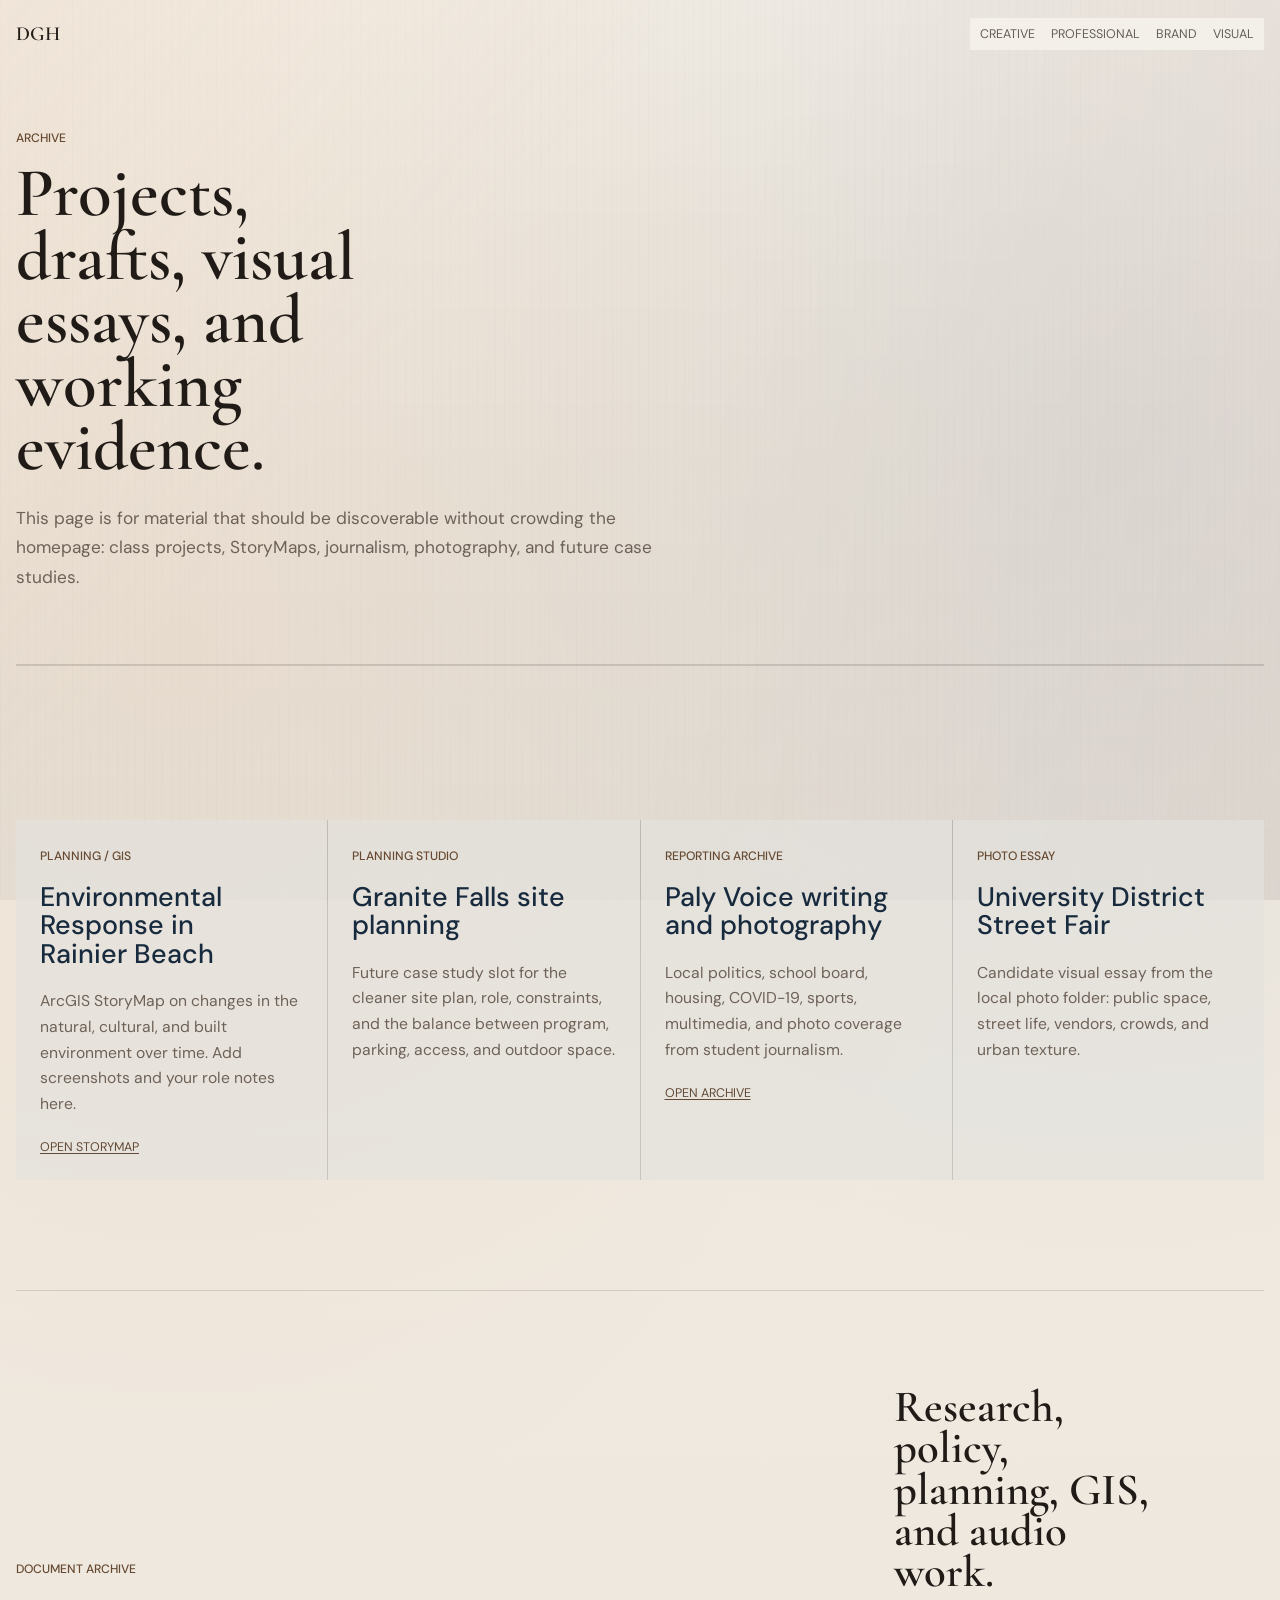
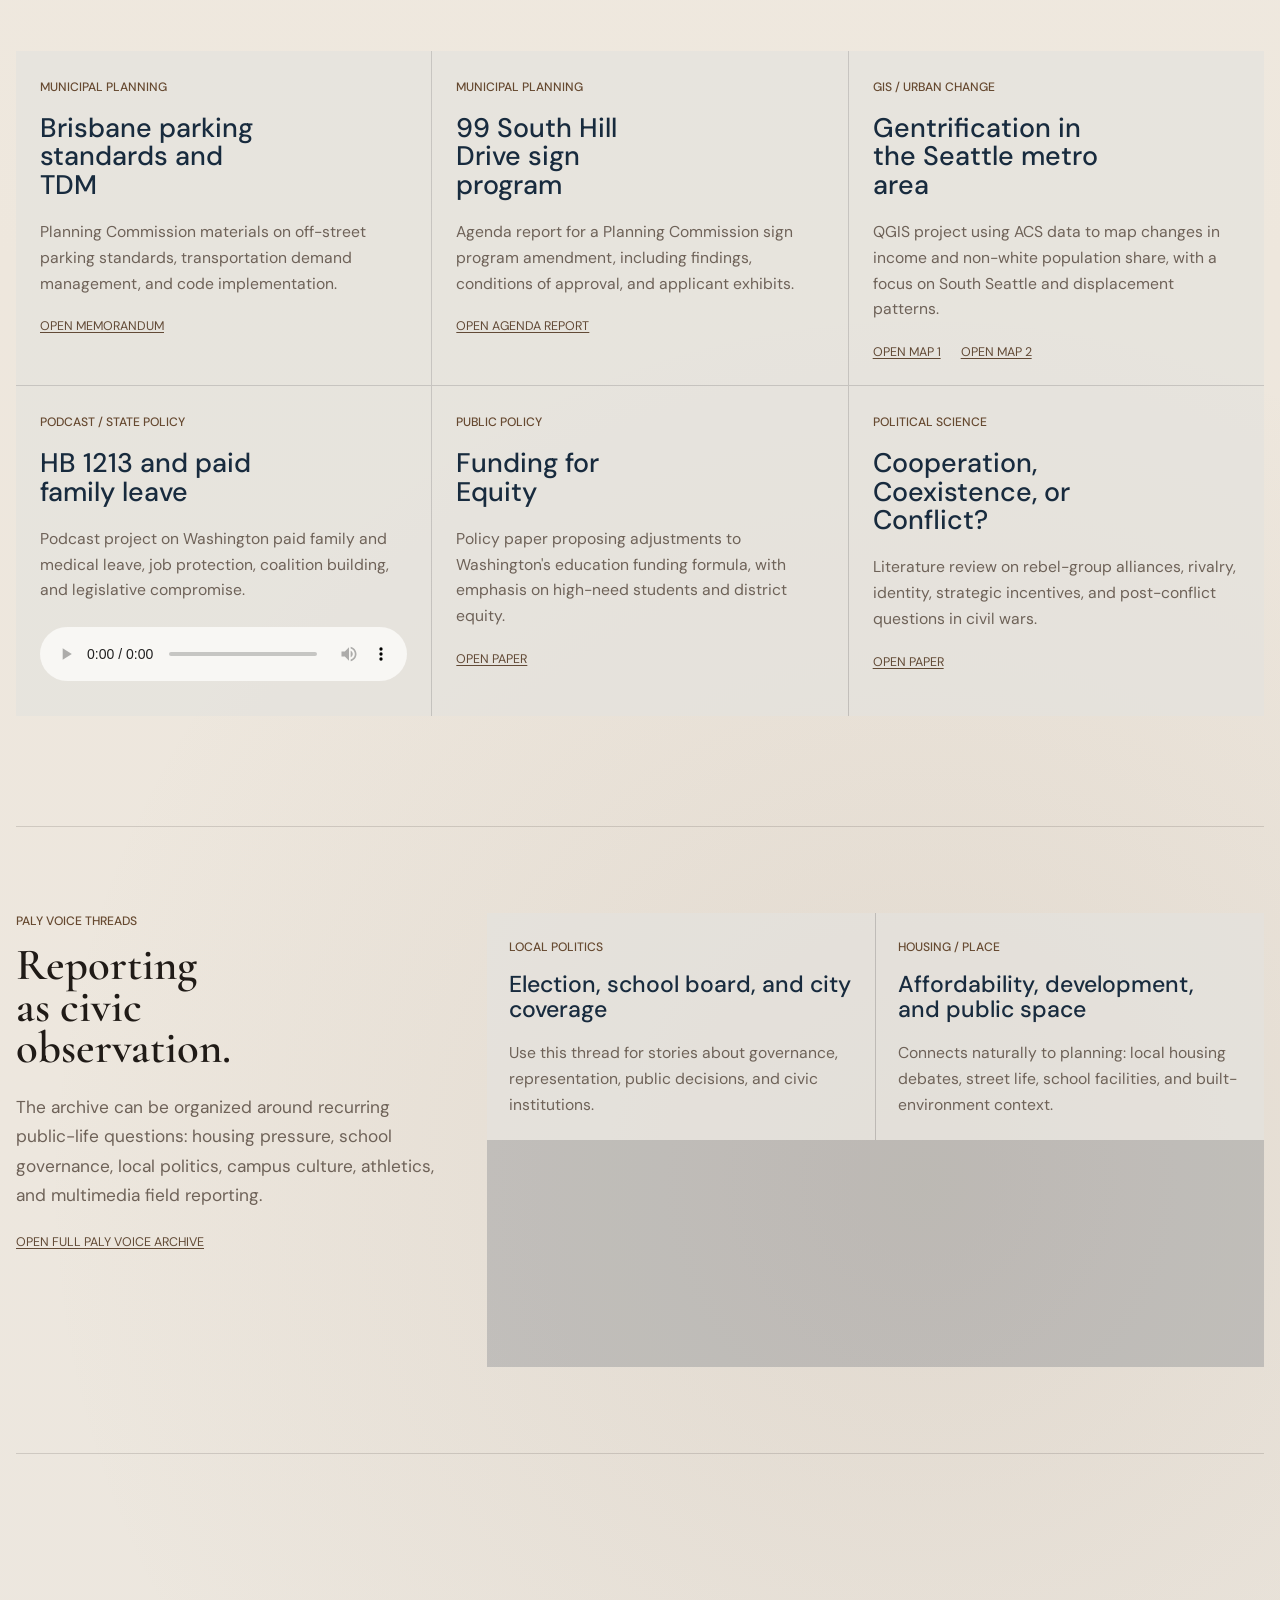
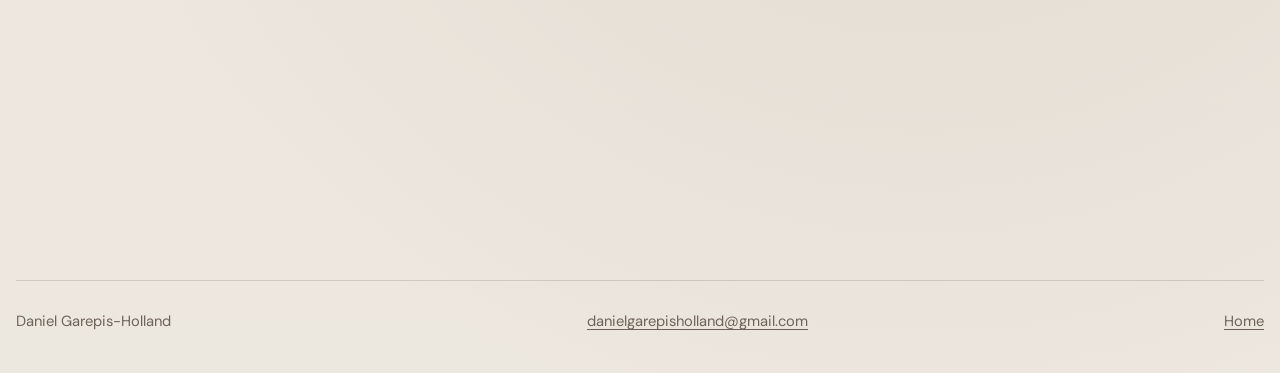
==== commit 35651a25: "Update portfolio layout and archive" ====
--- a/archive.html
+++ b/archive.html
@@ -9,8 +9,8 @@
       content="Project and visual archive for Daniel Garepis-Holland."
     />
     <link rel="icon" href="data:image/svg+xml,%3Csvg xmlns='http://www.w3.org/2000/svg' viewBox='0 0 64 64'%3E%3Crect width='64' height='64' fill='%23f6f2ed'/%3E%3Ctext x='10' y='43' font-family='Georgia' font-size='28' fill='%23182b3e'%3EDG%3C/text%3E%3C/svg%3E" />
-    <link rel="stylesheet" href="./styles.css" />
-    <script type="module" src="./main.js"></script>
+    <link rel="stylesheet" href="./styles.css?v=20260501-archive-contact-sheet" />
+    <script type="module" src="./main.js?v=20260501-archive-contact-sheet"></script>
   </head>
   <body>
     <div class="scroll-meter" aria-hidden="true"></div>
@@ -20,7 +20,7 @@
       <nav class="site-nav" aria-label="Primary">
         <a href="./creative.html">Creative</a>
         <a href="./index.html#professional">Professional</a>
-        <a href="./index.html#brand">Brand</a>
+        <a href="./creative.html#brand">Brand</a>
         <a href="./index.html#visual">Visual</a>
       </nav>
     </header>
@@ -74,6 +74,75 @@
         </div>
       </section>
 
+      <section class="project-slots section-panel" id="documents" aria-label="Document archive">
+        <div class="section-intro reveal">
+          <p class="small-label">Document archive</p>
+          <h2>Research, policy, planning, GIS, and audio work.</h2>
+        </div>
+        <div class="slot-grid document-grid">
+          <article class="slot-card reveal">
+            <span>Municipal planning</span>
+            <h3>Brisbane parking standards and TDM</h3>
+            <p>
+              Planning Commission materials on off-street parking standards,
+              transportation demand management, and code implementation.
+            </p>
+            <a href="./assets/documents/brisbane-parking-tdm-memo.pdf">Open memorandum</a>
+          </article>
+          <article class="slot-card reveal">
+            <span>Municipal planning</span>
+            <h3>99 South Hill Drive sign program</h3>
+            <p>
+              Agenda report for a Planning Commission sign program amendment,
+              including findings, conditions of approval, and applicant exhibits.
+            </p>
+            <a href="./assets/documents/brisbane-99-south-hill-sign-program.pdf">Open agenda report</a>
+          </article>
+          <article class="slot-card reveal">
+            <span>GIS / urban change</span>
+            <h3>Gentrification in the Seattle metro area</h3>
+            <p>
+              QGIS project using ACS data to map changes in income and non-white
+              population share, with a focus on South Seattle and displacement patterns.
+            </p>
+            <a href="./assets/documents/gis-seattle-urban-change-1.jpeg">Open map 1</a>
+            <a href="./assets/documents/gis-seattle-urban-change-2.jpeg">Open map 2</a>
+          </article>
+          <article class="slot-card reveal">
+            <span>Podcast / state policy</span>
+            <h3>HB 1213 and paid family leave</h3>
+            <p>
+              Podcast project on Washington paid family and medical leave,
+              job protection, coalition building, and legislative compromise.
+            </p>
+            <audio controls preload="metadata">
+              <source
+                src="./assets/documents/hb1213-paid-family-leave-podcast.mp3"
+                type="audio/mpeg"
+              />
+            </audio>
+          </article>
+          <article class="slot-card reveal">
+            <span>Public policy</span>
+            <h3>Funding for Equity</h3>
+            <p>
+              Policy paper proposing adjustments to Washington's education funding
+              formula, with emphasis on high-need students and district equity.
+            </p>
+            <a href="./assets/documents/funding-for-equity.pdf">Open paper</a>
+          </article>
+          <article class="slot-card reveal">
+            <span>Political science</span>
+            <h3>Cooperation, Coexistence, or Conflict?</h3>
+            <p>
+              Literature review on rebel-group alliances, rivalry, identity,
+              strategic incentives, and post-conflict questions in civil wars.
+            </p>
+            <a href="./assets/documents/rebel-alliances.pdf">Open paper</a>
+          </article>
+        </div>
+      </section>
+
       <section class="reporting-threads section-panel" aria-label="Paly Voice reporting threads">
         <div class="thread-copy reveal">
           <p class="small-label">Paly Voice threads</p>
@@ -109,14 +178,13 @@
         </div>
       </section>
 
-      <section class="visual-band section-panel" id="visual">
+      <section class="archive-contact-section section-panel" id="visual">
         <div class="visual-copy reveal">
-          <p class="small-label">R2 photo stories</p>
-          <h2>Curated image sequences.</h2>
+          <p class="small-label">Photo archive</p>
+          <h2>Contact sheet.</h2>
           <p id="gallery-status">Loading photo archive...</p>
         </div>
-        <div class="visual-stories" id="visual-stories" aria-live="polite"></div>
-        <div class="photo-strip" id="photo-gallery" aria-live="polite"></div>
+        <div class="photo-strip archive-contact-gallery compact-gallery" id="photo-gallery" aria-live="polite"></div>
       </section>
     </main>
 
--- a/styles.css
+++ b/styles.css
@@ -38,7 +38,7 @@
   --peach: #e7c4a3;
   --brown: #624a36;
   --navy: #182b3e;
-  --red: #8b3440;
+  --red: #664930;
   --ink: #201b17;
   --muted: #6e6258;
   --line: rgba(32, 27, 23, 0.14);
@@ -245,8 +245,7 @@
 .parcel-field rect,
 .street-line,
 .route-line,
-.soft-contour,
-.north-mark {
+.soft-contour {
   fill: none;
   stroke: currentColor;
   vector-effect: non-scaling-stroke;
@@ -314,11 +313,6 @@
 
 .pin-c {
   animation-delay: 1.6s;
-}
-
-.north-mark {
-  stroke: var(--brown);
-  opacity: 0.2;
 }
 
 .map-nav {
@@ -418,11 +412,6 @@
   top: 61%;
 }
 
-.stop-systems {
-  left: 58%;
-  top: 32%;
-}
-
 .stop-visual {
   right: 2%;
   top: 61%;
@@ -455,7 +444,7 @@
   grid-template-columns: minmax(280px, 0.5fr) minmax(0, 1fr);
   gap: 46px;
   align-items: start;
-  padding: 84px 0;
+  padding: 112px 0 126px;
   border-top: 1px solid var(--line);
 }
 
@@ -463,6 +452,10 @@
 .professional-copy {
   position: sticky;
   top: 110px;
+}
+
+.professional-copy {
+  position: static;
 }
 
 .creative-lead-copy h2,
@@ -491,9 +484,57 @@
   text-underline-offset: 0.18em;
 }
 
+.portfolio-cta {
+  min-width: min(100%, 320px);
+  padding: 18px 20px;
+  color: var(--paper-clean) !important;
+  background: var(--red);
+  text-align: center;
+  text-decoration: none;
+}
+
+.portfolio-cta:hover {
+  background: var(--navy);
+}
+
 .creative-stage {
   position: relative;
   min-height: 720px;
+}
+
+.creative-lead .creative-stage {
+  display: grid;
+  min-height: 560px;
+  grid-template-columns: repeat(2, minmax(0, 1fr));
+  grid-template-rows: repeat(2, minmax(0, 1fr));
+  gap: 1px;
+  background: rgba(24, 43, 62, 0.16);
+}
+
+.creative-lead .stage-photo {
+  position: relative;
+  inset: auto;
+  width: auto;
+  height: auto;
+  min-height: 260px;
+  box-shadow: none;
+}
+
+.creative-lead .stage-photo-1 {
+  grid-row: auto;
+}
+
+.creative-lead .stage-photo-2,
+.creative-lead .stage-photo-3,
+.creative-lead .stage-photo-4 {
+  top: auto;
+  right: auto;
+  bottom: auto;
+  left: auto;
+}
+
+.creative-lead .stage-photo-5 {
+  display: none;
 }
 
 .stage-photo {
@@ -905,41 +946,99 @@
   background: rgba(24, 43, 62, 0.18);
 }
 
-.profile-facts {
+.resume-map {
+  display: grid;
   grid-column: 1 / -1;
-  display: grid;
-  grid-template-columns: repeat(3, minmax(0, 1fr));
-  gap: 1px;
-  margin-top: 6px;
-  background: rgba(24, 43, 62, 0.16);
-}
-
-.profile-facts article {
-  min-height: 134px;
-  padding: 18px;
-  background: rgba(248, 245, 239, 0.64);
-}
-
-.profile-facts span {
+  gap: 28px;
+  margin-top: 20px;
+}
+
+.resume-lane {
+  position: relative;
+  display: grid;
+  gap: 18px;
+  padding: 42px 22px 22px;
+  background: rgba(204, 190, 177, 0.18);
+  border: 1px solid rgba(102, 73, 48, 0.16);
+}
+
+.resume-lane::before {
+  position: absolute;
+  left: 22px;
+  top: 18px;
+  content: attr(data-lane);
   color: var(--red);
-  font-size: 0.74rem;
+  font-size: 0.72rem;
   font-weight: 500;
   text-transform: uppercase;
 }
 
-.profile-facts strong {
-  display: block;
-  margin-top: 12px;
+.resume-education-lane {
+  grid-template-columns: repeat(2, minmax(0, 1fr));
+}
+
+.resume-work-lane {
+  grid-template-columns: repeat(3, minmax(0, 1fr));
+}
+
+.resume-node {
+  position: relative;
+  z-index: 1;
+  display: grid;
+  min-height: 220px;
+  align-content: space-between;
+  gap: 14px;
+  padding: 22px;
+  background: rgba(248, 245, 239, 0.78);
+  border: 1px solid rgba(102, 73, 48, 0.1);
+}
+
+.resume-node-feature {
+  grid-column: span 2;
+  background:
+    linear-gradient(135deg, rgba(102, 73, 48, 0.96), rgba(153, 126, 103, 0.86)),
+    var(--red);
+  color: var(--paper-clean);
+}
+
+.resume-node span {
+  color: var(--red);
+  font-size: 0.72rem;
+  font-weight: 500;
+  text-transform: uppercase;
+}
+
+.resume-node-feature span {
+  color: rgba(248, 245, 239, 0.76);
+}
+
+.resume-node h3 {
+  max-width: none;
+  margin-top: 10px;
   color: var(--navy);
-  font-size: 1.05rem;
+  font-size: clamp(1.08rem, 1.25vw, 1.34rem);
   font-weight: 500;
-}
-
-.profile-facts p {
-  margin-top: 8px;
+  line-height: 1.04;
+}
+
+.resume-node p {
+  color: var(--ink);
+  font-size: 0.9rem;
+  font-weight: 500;
+  line-height: 1.35;
+}
+
+.resume-node strong {
   color: var(--muted);
-  font-size: 0.92rem;
-  line-height: 1.55;
+  font-size: 0.8rem;
+  font-weight: 400;
+  line-height: 1.45;
+}
+
+.resume-node.resume-node-feature h3,
+.resume-node.resume-node-feature p,
+.resume-node.resume-node-feature strong {
+  color: var(--paper-clean);
 }
 
 .hero-index span {
@@ -1005,25 +1104,20 @@
 
 .planning-feature {
   display: grid;
-  grid-template-columns: minmax(320px, 0.8fr) minmax(0, 1.1fr);
-  gap: 54px;
+  grid-template-columns: 1fr;
+  gap: 22px;
   align-items: start;
-  padding: 82px 0;
+  padding: 96px 0 126px;
   border-top: 1px solid var(--line);
 }
 
 .planning-copy {
-  position: sticky;
-  top: 112px;
-}
-
-.planning-copy h2 {
-  max-width: 10.8ch;
-}
-
-.planning-copy p {
-  max-width: 560px;
-  margin-top: 24px;
+  position: static;
+  display: block;
+}
+
+.planning-copy .small-label {
+  margin: 0;
 }
 
 .planning-grid {
@@ -1031,6 +1125,152 @@
   grid-template-columns: repeat(2, minmax(0, 1fr));
   gap: 1px;
   background: rgba(24, 43, 62, 0.18);
+}
+
+.project-groups {
+  display: grid;
+  gap: 28px;
+}
+
+.project-group,
+.planning-video {
+  background: rgba(248, 245, 239, 0.66);
+}
+
+.project-group {
+  display: block;
+}
+
+.project-card span,
+.planning-video-copy span {
+  color: var(--red);
+  font-size: 0.76rem;
+  font-weight: 500;
+  text-transform: uppercase;
+}
+
+.project-card-grid {
+  display: grid;
+  grid-template-columns: repeat(2, minmax(0, 1fr));
+  gap: 18px;
+}
+
+.project-card-grid.compact {
+  grid-template-columns: repeat(3, minmax(0, 1fr));
+}
+
+.project-card-grid.compact .project-card {
+  grid-column: span 1;
+}
+
+.project-card {
+  display: grid;
+  min-height: 360px;
+  align-content: start;
+  gap: 24px;
+  padding: 38px;
+  background: rgba(248, 245, 239, 0.72);
+  border: 1px solid rgba(102, 73, 48, 0.11);
+}
+
+.project-card-primary {
+  background: rgba(255, 219, 187, 0.34);
+  border-color: rgba(102, 73, 48, 0.22);
+  color: var(--ink);
+}
+
+.project-card-media {
+  grid-column: 1 / -1;
+}
+
+.project-card h4 {
+  max-width: 24ch;
+  margin: 0;
+  color: var(--navy);
+  font-size: clamp(1.42rem, 2vw, 2.05rem);
+  font-weight: 500;
+  line-height: 1.05;
+}
+
+.project-card-primary h4,
+.project-card-primary p,
+.project-card-primary span {
+  color: inherit;
+}
+
+.project-card p {
+  max-width: 62ch;
+  color: var(--muted);
+  font-size: 1.02rem;
+  line-height: 1.55;
+}
+
+.project-image-pair {
+  display: grid;
+  grid-template-columns: repeat(2, minmax(0, 1fr));
+  gap: 10px;
+  margin-top: auto;
+}
+
+.project-image-pair img {
+  width: 100%;
+  aspect-ratio: 16 / 10;
+  object-fit: cover;
+  border: 1px solid rgba(102, 73, 48, 0.14);
+}
+
+.project-video-inline {
+  position: relative;
+  width: min(100%, 520px);
+  margin-top: auto;
+  overflow: hidden;
+  background: rgba(24, 43, 62, 0.12);
+  border: 1px solid rgba(102, 73, 48, 0.16);
+}
+
+.project-video-inline::before {
+  display: block;
+  aspect-ratio: 16 / 9;
+  content: "";
+}
+
+.project-video-inline iframe {
+  position: absolute;
+  inset: 0;
+  width: 100%;
+  height: 100%;
+  border: 0;
+}
+
+.project-card a,
+.project-actions a {
+  width: max-content;
+  max-width: 100%;
+  margin-top: auto;
+  color: var(--red);
+  font-size: 0.76rem;
+  font-weight: 500;
+  text-transform: uppercase;
+  text-decoration-thickness: 1px;
+  text-underline-offset: 0.18em;
+}
+
+.project-card-primary a {
+  color: var(--red);
+}
+
+.project-actions {
+  display: flex;
+  flex-wrap: wrap;
+  gap: 14px;
+  align-items: center;
+  margin-top: auto;
+}
+
+.project-audio {
+  width: 100%;
+  margin-top: auto;
+  filter: sepia(0.08) saturate(0.72);
 }
 
 .planning-card {
@@ -1077,6 +1317,73 @@
 
 .planning-card p {
   margin-top: 22px;
+}
+
+.planning-video {
+  display: grid;
+  grid-template-columns: 1fr;
+  gap: 12px;
+  width: min(100%, 900px);
+  justify-self: center;
+  background: transparent;
+}
+
+.planning-video-copy,
+.video-frame {
+  background: rgba(248, 245, 239, 0.9);
+  border: 1px solid rgba(102, 73, 48, 0.12);
+}
+
+.planning-video-copy {
+  display: flex;
+  flex-wrap: wrap;
+  gap: 12px 18px;
+  align-items: baseline;
+  padding: 22px 24px;
+}
+
+.planning-video-copy span {
+  color: var(--red);
+  font-size: 0.78rem;
+  font-weight: 500;
+  text-transform: uppercase;
+}
+
+.planning-video-copy h3 {
+  max-width: none;
+  margin: 0;
+  color: var(--navy);
+  font-size: clamp(1.2rem, 1.7vw, 1.65rem);
+  font-weight: 500;
+  line-height: 1.05;
+}
+
+.planning-video-copy p {
+  flex-basis: 100%;
+  max-width: 760px;
+  margin: 0;
+  color: var(--muted);
+  font-size: 0.96rem;
+}
+
+.video-frame {
+  position: relative;
+  min-height: 260px;
+  overflow: hidden;
+}
+
+.video-frame::before {
+  content: "";
+  display: block;
+  aspect-ratio: 16 / 9;
+}
+
+.video-frame iframe {
+  position: absolute;
+  inset: 0;
+  width: 100%;
+  height: 100%;
+  border: 0;
 }
 
 .flagship {
@@ -1225,12 +1532,12 @@
 }
 
 .brand-marks {
-  position: absolute;
-  right: 4%;
-  bottom: 4%;
+  position: relative;
   z-index: 3;
   display: grid;
+  grid-column: 1 / -1;
   grid-template-columns: 116px 116px;
+  justify-self: end;
   gap: 1px;
   padding: 1px;
   background: rgba(248, 245, 239, 0.28);
@@ -1241,7 +1548,7 @@
   display: grid;
   grid-template-columns: minmax(220px, 0.74fr) minmax(220px, 0.54fr);
   gap: 18px;
-  align-content: end;
+  align-content: center;
   padding: 48px;
 }
 
@@ -1432,6 +1739,13 @@
   text-underline-offset: 0.18em;
 }
 
+.teaser-actions {
+  display: flex;
+  flex-wrap: wrap;
+  gap: 14px;
+  align-items: center;
+}
+
 .archive-hero {
   padding: 130px 0 72px;
   border-bottom: 1px solid var(--line);
@@ -1489,11 +1803,22 @@
 .slot-card a {
   display: inline-block;
   margin-top: 22px;
+  margin-right: 16px;
   color: var(--brown);
   font-size: 0.78rem;
   text-transform: uppercase;
   text-decoration-thickness: 1px;
   text-underline-offset: 0.18em;
+}
+
+.document-grid {
+  grid-template-columns: repeat(3, minmax(0, 1fr));
+}
+
+.slot-card audio {
+  width: 100%;
+  margin-top: 24px;
+  filter: sepia(0.08) saturate(0.72);
 }
 
 .reporting-threads {
@@ -1752,6 +2077,50 @@
 .compact-gallery {
   grid-template-columns: repeat(4, minmax(0, 1fr));
   margin-top: 18px;
+}
+
+.archive-contact-section {
+  display: grid;
+  grid-template-columns: minmax(240px, 0.28fr) minmax(0, 1fr);
+  gap: 32px;
+  align-items: start;
+  padding: 78px 0 104px;
+  border-top: 1px solid var(--line);
+}
+
+.archive-contact-section .visual-copy {
+  position: sticky;
+  top: 110px;
+}
+
+.archive-contact-gallery {
+  grid-column: auto;
+  width: 100%;
+  grid-template-columns: repeat(auto-fill, minmax(150px, 1fr));
+  gap: 10px;
+  margin: 0;
+  padding: 0;
+  border-top: 0;
+}
+
+.archive-contact-gallery .gallery-card {
+  position: relative;
+  min-height: auto;
+  margin: 0;
+  overflow: hidden;
+  background: var(--sand);
+}
+
+.archive-contact-gallery .gallery-frame {
+  aspect-ratio: 4 / 3;
+}
+
+.archive-contact-gallery .gallery-caption {
+  margin-top: 6px;
+  color: var(--muted);
+  font-size: 0.62rem;
+  line-height: 1.25;
+  text-transform: uppercase;
 }
 
 .gallery-card {
@@ -1960,6 +2329,18 @@
   height: 100%;
   object-fit: cover;
   filter: saturate(0.94) contrast(1.03);
+}
+
+.story-support-photo[data-photo-key*="newbagelshop"] img {
+  object-position: center 52%;
+}
+
+.story-support-photo[data-photo-key*="paloaltohsdroneshot"] img {
+  object-position: center center;
+}
+
+.story-support-photo[data-photo-key*="yash"] img {
+  object-position: center 42%;
 }
 
 .story-support-photo figcaption {
@@ -2062,7 +2443,8 @@
   grid-column: auto;
   width: 100vw;
   margin: 0;
-  grid-template-columns: repeat(12, minmax(0, 1fr));
+  grid-template-columns: repeat(2, minmax(0, 1fr));
+  grid-auto-flow: dense;
   gap: 10px;
   padding: 0 10px 96px;
   border-top: 0;
@@ -2072,7 +2454,7 @@
 .creative-page .contact-gallery .gallery-card {
   position: relative;
   min-height: 62vh;
-  grid-column: span 4;
+  grid-column: span 1;
   overflow: hidden;
   background: #0d141b;
 }
@@ -2080,39 +2462,68 @@
 .creative-page .contact-gallery .gallery-card-1,
 .creative-page .contact-gallery .gallery-card-8 {
   min-height: 96vh;
-  grid-column: span 8;
+  grid-column: span 1;
 }
 
 .creative-page .contact-gallery .gallery-card-2,
 .creative-page .contact-gallery .gallery-card-9 {
   min-height: 96vh;
-  grid-column: span 4;
+  grid-column: span 1;
 }
 
 .creative-page .contact-gallery .gallery-card-3,
 .creative-page .contact-gallery .gallery-card-4 {
   min-height: 74vh;
-  grid-column: span 6;
+  grid-column: span 1;
 }
 
 .creative-page .contact-gallery .gallery-card-5 {
   min-height: 88vh;
-  grid-column: span 7;
+  grid-column: span 1;
 }
 
 .creative-page .contact-gallery .gallery-card-6 {
   min-height: 88vh;
-  grid-column: span 5;
+  grid-column: span 1;
 }
 
 .creative-page .contact-gallery .gallery-card-7 {
   min-height: 78vh;
-  grid-column: span 12;
+  grid-column: span 2;
+}
+
+.creative-page .contact-gallery [data-photo-key*="newbagelshop"],
+.creative-page .contact-gallery [data-photo-key*="paloaltohsdroneshot"] {
+  min-height: 86vh;
+  grid-column: span 2;
+}
+
+.creative-page .contact-gallery [data-photo-key*="yash"],
+.creative-page .contact-gallery [data-photo-key*="riyakapi"],
+.creative-page .contact-gallery [data-photo-key*="shyannakapi"],
+.creative-page .contact-gallery [data-photo-key*="soyang"] {
+  min-height: 82vh;
+  grid-column: span 1;
 }
 
 .creative-page .contact-gallery .gallery-frame {
   height: 100%;
   aspect-ratio: auto;
+}
+
+.creative-page .contact-gallery [data-photo-key*="newbagelshop"] img {
+  object-position: center 48%;
+}
+
+.creative-page .contact-gallery [data-photo-key*="paloaltohsdroneshot"] img {
+  object-position: center center;
+}
+
+.creative-page .contact-gallery [data-photo-key*="yash"] img,
+.creative-page .contact-gallery [data-photo-key*="riyakapi"] img,
+.creative-page .contact-gallery [data-photo-key*="shyannakapi"] img,
+.creative-page .contact-gallery [data-photo-key*="soyang"] img {
+  object-position: center 42%;
 }
 
 .creative-page .contact-gallery .gallery-caption {
@@ -2348,6 +2759,34 @@
 
   .planning-copy {
     position: static;
+    grid-template-columns: 1fr;
+  }
+
+  .planning-copy .small-label,
+  .planning-copy h2,
+  .planning-copy p {
+    grid-column: auto;
+    grid-row: auto;
+  }
+
+  .resume-map {
+    gap: 22px;
+  }
+
+  .resume-education-lane,
+  .resume-work-lane {
+    grid-template-columns: repeat(2, minmax(0, 1fr));
+  }
+
+  .project-group,
+  .project-card-grid,
+  .project-card-grid.compact {
+    grid-template-columns: 1fr;
+  }
+
+  .project-card,
+  .project-card-primary {
+    grid-column: auto;
   }
 
   .planning-grid {
@@ -2355,6 +2794,10 @@
   }
 
   .planning-card.primary {
+    grid-column: auto;
+  }
+
+  .planning-video {
     grid-column: auto;
   }
 
@@ -2416,6 +2859,7 @@
 
   .brand-marks {
     grid-template-columns: repeat(2, 108px);
+    justify-self: stretch;
   }
 
   .photo-strip {
@@ -2440,8 +2884,18 @@
     grid-column: auto;
   }
 
-  .profile-facts {
+  .creative-lead .creative-stage {
+    min-height: auto;
     grid-template-columns: 1fr;
+    grid-template-rows: none;
+  }
+
+  .creative-lead .stage-photo {
+    min-height: 340px;
+  }
+
+  .creative-lead .stage-photo-1 {
+    grid-row: auto;
   }
 
   .slot-grid {
@@ -2518,6 +2972,40 @@
     font-size: 0.66rem;
   }
 
+  .resume-map {
+    gap: 18px;
+  }
+
+  .resume-education-lane,
+  .resume-work-lane {
+    grid-template-columns: 1fr;
+    padding: 40px 16px 16px;
+  }
+
+  .resume-node {
+    min-height: 190px;
+    padding: 20px;
+  }
+
+  .project-card-grid,
+  .project-card-grid.compact,
+  .planning-video {
+    grid-template-columns: 1fr;
+  }
+
+  .project-card {
+    min-height: 240px;
+    padding: 22px;
+  }
+
+  .video-frame {
+    min-height: 280px;
+  }
+
+  .creative-lead .stage-photo {
+    min-height: 280px;
+  }
+
   h1 {
     font-size: clamp(2.45rem, 10.5vw, 3.45rem);
   }
@@ -2544,8 +3032,13 @@
   .photo-strip,
   .slot-grid,
   .thread-list,
-  .visual-stories {
+  .visual-stories,
+  .planning-video {
     grid-template-columns: 1fr;
+  }
+
+  .video-frame {
+    min-height: auto;
   }
 
   .visual-story {
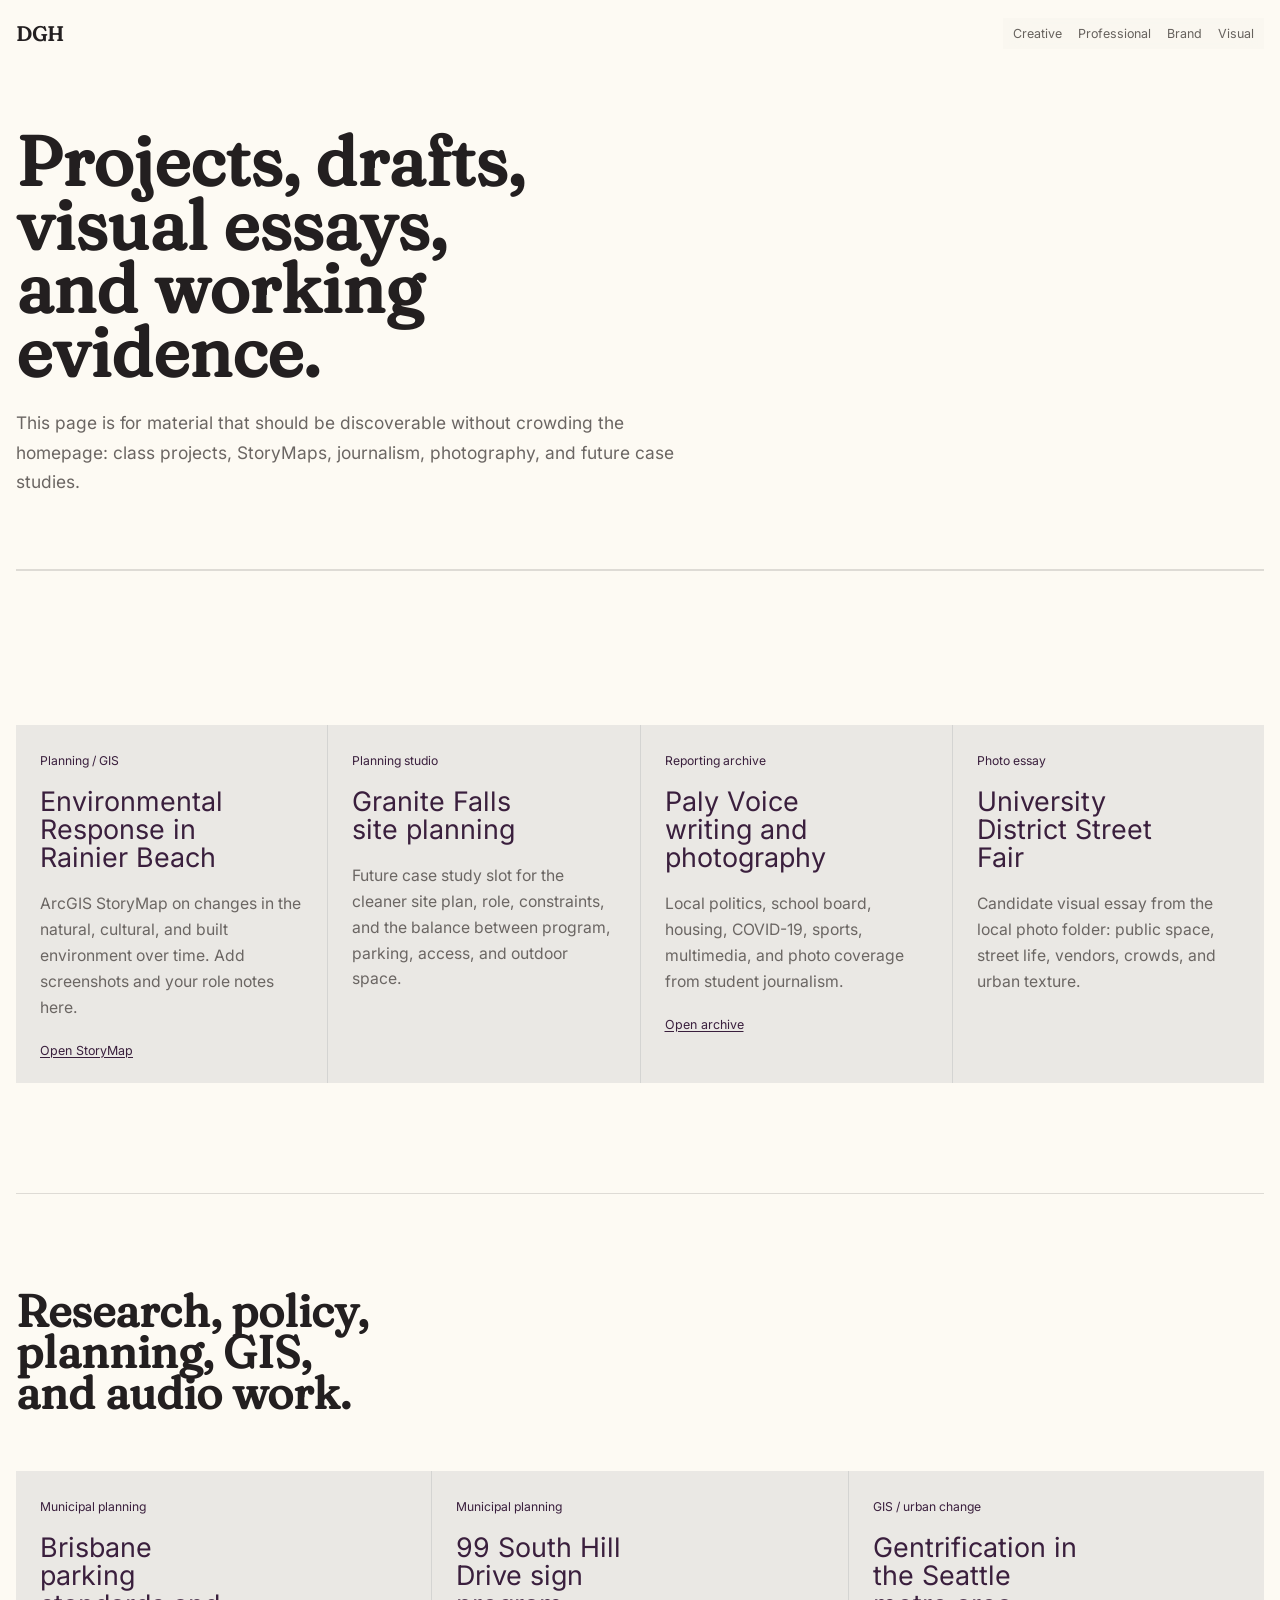
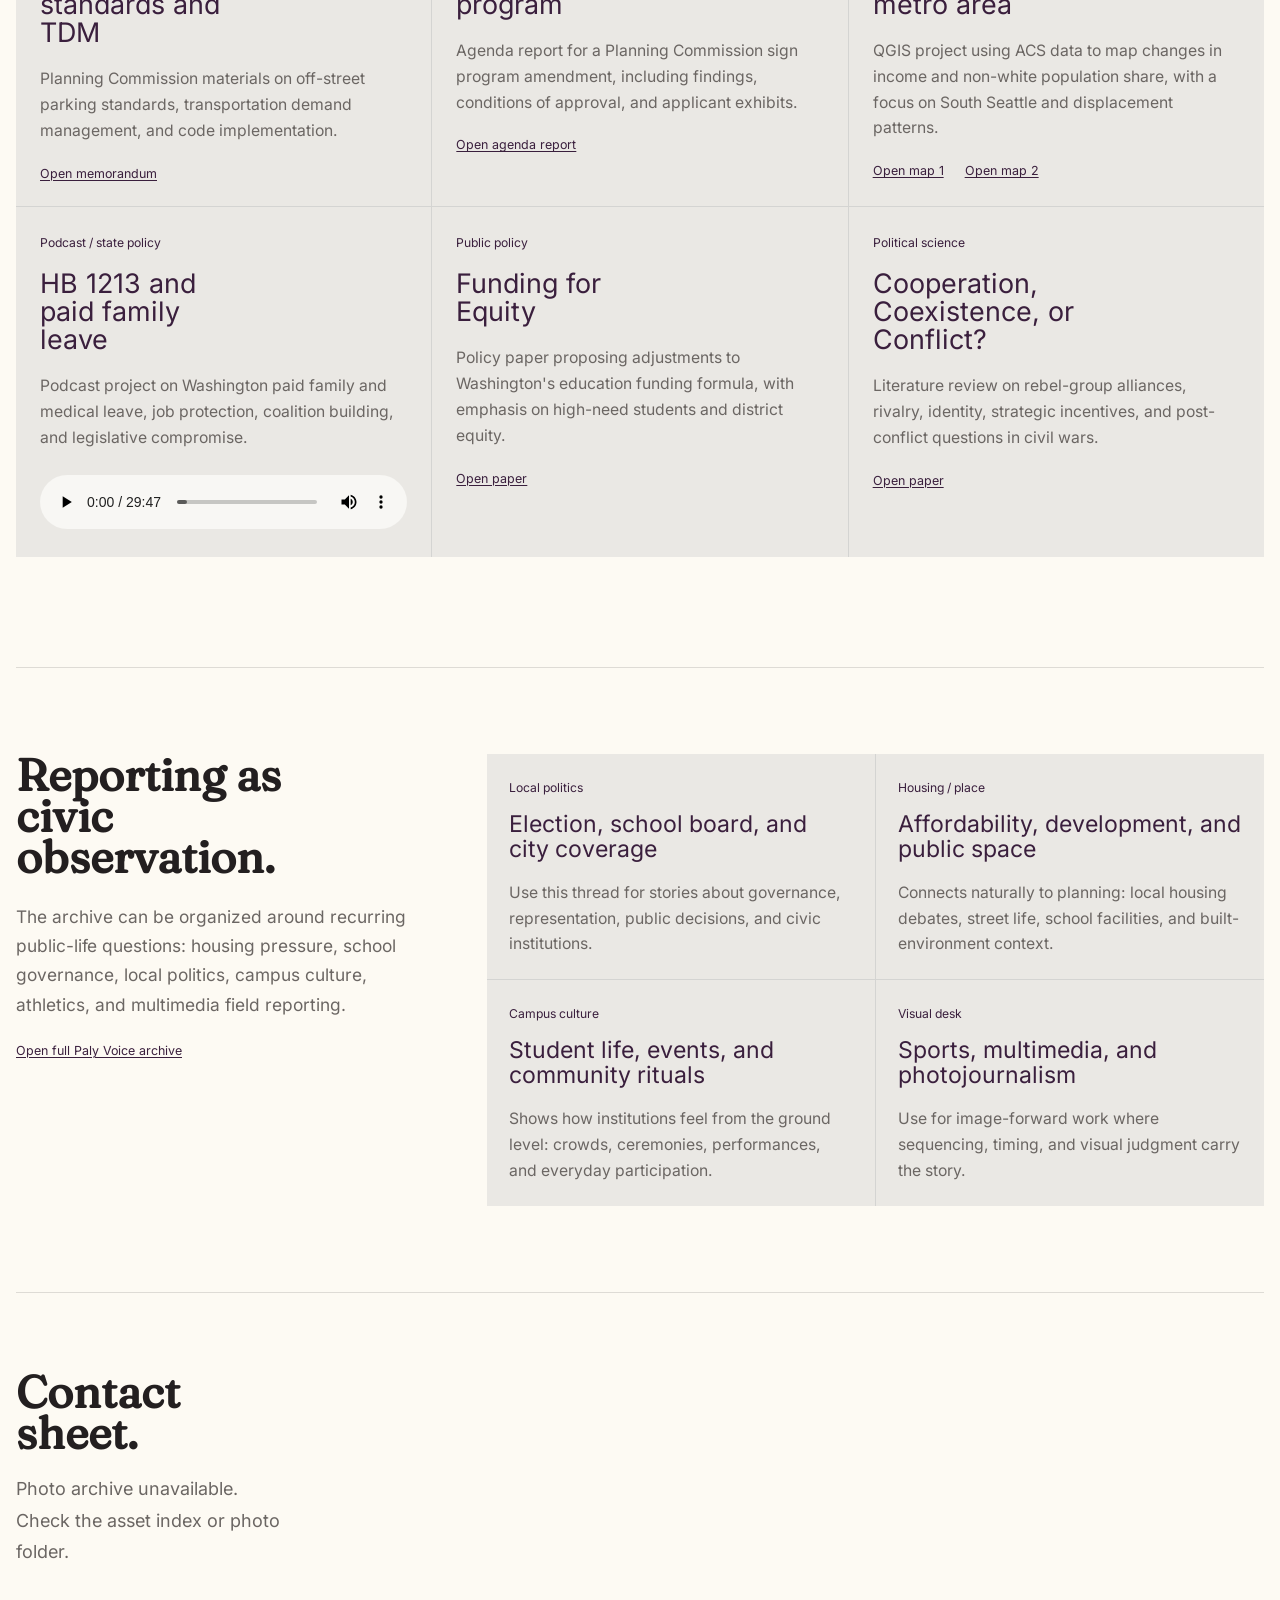
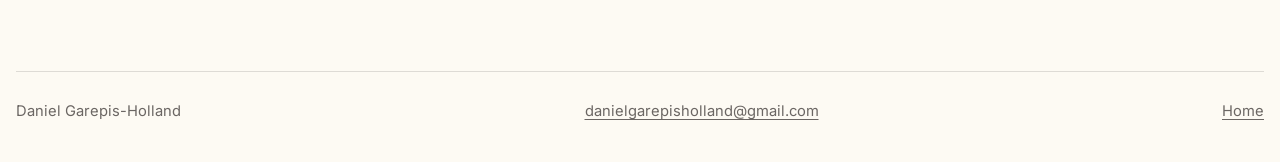
==== commit 0db35ff6: "Rebrand portfolio with Lilyflower colors and fonts Swap palette to Cream, Ink, Aubergine; swap fonts" ====
--- a/archive.html
+++ b/archive.html
@@ -9,7 +9,7 @@
       content="Project and visual archive for Daniel Garepis-Holland."
     />
     <link rel="icon" href="data:image/svg+xml,%3Csvg xmlns='http://www.w3.org/2000/svg' viewBox='0 0 64 64'%3E%3Crect width='64' height='64' fill='%23f6f2ed'/%3E%3Ctext x='10' y='43' font-family='Georgia' font-size='28' fill='%23182b3e'%3EDG%3C/text%3E%3C/svg%3E" />
-    <link rel="stylesheet" href="./styles.css?v=20260501-archive-contact-sheet" />
+    <link rel="stylesheet" href="./styles.css?v=20261110-lilyflower4" />
     <script type="module" src="./main.js?v=20260501-archive-contact-sheet"></script>
   </head>
   <body>
@@ -27,7 +27,6 @@
 
     <main>
       <section class="archive-hero section-panel">
-        <p class="small-label">Archive</p>
         <h1>Projects, drafts, visual essays, and working evidence.</h1>
         <p>
           This page is for material that should be discoverable without crowding the
@@ -76,7 +75,6 @@
 
       <section class="project-slots section-panel" id="documents" aria-label="Document archive">
         <div class="section-intro reveal">
-          <p class="small-label">Document archive</p>
           <h2>Research, policy, planning, GIS, and audio work.</h2>
         </div>
         <div class="slot-grid document-grid">
@@ -145,7 +143,6 @@
 
       <section class="reporting-threads section-panel" aria-label="Paly Voice reporting threads">
         <div class="thread-copy reveal">
-          <p class="small-label">Paly Voice threads</p>
           <h2>Reporting as civic observation.</h2>
           <p>
             The archive can be organized around recurring public-life questions:
@@ -180,7 +177,6 @@
 
       <section class="archive-contact-section section-panel" id="visual">
         <div class="visual-copy reveal">
-          <p class="small-label">Photo archive</p>
           <h2>Contact sheet.</h2>
           <p id="gallery-status">Loading photo archive...</p>
         </div>
--- a/styles.css
+++ b/styles.css
@@ -1,47 +1,40 @@
 @font-face {
-  font-family: "DM Sans";
-  src: url("./fonts/DMSans-Regular.ttf") format("truetype");
+  font-family: "Inter";
+  src: url("./fonts/inter-latin-400-normal.woff2") format("woff2");
   font-weight: 400;
   font-style: normal;
   font-display: swap;
 }
 
 @font-face {
-  font-family: "DM Sans";
-  src: url("./fonts/DMSans-Medium.ttf") format("truetype");
-  font-weight: 500;
+  font-family: "Inter";
+  src: url("./fonts/inter-latin-600-normal.woff2") format("woff2");
+  font-weight: 600;
   font-style: normal;
   font-display: swap;
 }
 
 @font-face {
-  font-family: "Cormorant Garamond";
-  src: url("./fonts/CormorantGaramond-Regular.ttf") format("truetype");
+  font-family: "Fraunces";
+  src: url("./fonts/fraunces-latin-400-normal.woff2") format("woff2");
   font-weight: 400;
   font-style: normal;
   font-display: swap;
 }
 
-@font-face {
-  font-family: "Cormorant Garamond";
-  src: url("./fonts/CormorantGaramond-SemiBold.ttf") format("truetype");
-  font-weight: 600;
-  font-style: normal;
-  font-display: swap;
-}
-
 :root {
-  --paper: #eee7dd;
-  --paper-clean: #f8f5ef;
-  --sand: #c8bbad;
-  --clay: #927a65;
-  --peach: #e7c4a3;
-  --brown: #624a36;
-  --navy: #182b3e;
-  --red: #664930;
-  --ink: #201b17;
-  --muted: #6e6258;
-  --line: rgba(32, 27, 23, 0.14);
+  --paper: #FDFAF3;
+  --paper-clean: #FFFFFF;
+  --sand: #FFF3C4;
+  --clay: #6B6663;
+  --peach: #FFF3C4;
+  --brown: #3A1F3D;
+  --navy: #3A1F3D;
+  --red: #3A1F3D;
+  --ink: #231F20;
+  --muted: #6B6663;
+  --buttercup: #FFD43B;
+  --line: rgba(35, 31, 32, 0.14);
   --max: 1260px;
   --scroll: 0;
   --splash-progress: 0;
@@ -59,38 +52,14 @@
 
 body {
   margin: 0;
-  background:
-    radial-gradient(circle at 14% 18%, rgba(231, 196, 163, 0.24), transparent 28%),
-    radial-gradient(circle at 86% 12%, rgba(24, 43, 62, 0.07), transparent 26%),
-    radial-gradient(circle at 72% 78%, rgba(146, 122, 101, 0.13), transparent 30%),
-    linear-gradient(180deg, #f3eee6 0%, var(--paper) 52%, #ece7df 100%);
+  background: var(--paper);
   color: var(--ink);
-  font-family: "DM Sans", Arial, sans-serif;
+  font-family: "Inter", system-ui, sans-serif;
   overflow-x: hidden;
 }
 
 body.lightbox-open {
   overflow: hidden;
-}
-
-body::before {
-  position: fixed;
-  inset: 0;
-  z-index: -1;
-  content: "";
-  background:
-    linear-gradient(130deg, rgba(231, 196, 163, 0.24), transparent 34%),
-    linear-gradient(280deg, rgba(139, 52, 64, 0.07), transparent 46%),
-    linear-gradient(180deg, transparent 0%, rgba(24, 43, 62, 0.075) 100%),
-    repeating-linear-gradient(
-      90deg,
-      rgba(32, 27, 23, 0.018) 0,
-      rgba(32, 27, 23, 0.018) 1px,
-      transparent 1px,
-      transparent 9px
-    );
-  opacity: calc(0.62 - (var(--scroll) * 0.18));
-  pointer-events: none;
 }
 
 img,
@@ -117,7 +86,7 @@
   z-index: 20;
   width: calc(var(--scroll) * 100%);
   height: 3px;
-  background: linear-gradient(90deg, rgba(98, 74, 54, 0.92), rgba(200, 187, 173, 0.96), rgba(32, 27, 23, 0.88));
+  background: var(--navy);
 }
 
 .site-header {
@@ -140,7 +109,7 @@
 }
 
 .wordmark {
-  font-family: "Cormorant Garamond", Georgia, serif;
+  font-family: "Fraunces", Georgia, serif;
   font-size: 1.25rem;
   font-weight: 600;
 }
@@ -149,7 +118,7 @@
   display: flex;
   gap: 16px;
   font-size: 0.78rem;
-  text-transform: uppercase;
+  text-transform: none;
   padding: 8px 10px;
   background: rgba(248, 245, 239, 0.72);
   backdrop-filter: blur(12px);
@@ -185,12 +154,7 @@
   position: absolute;
   inset: 13% 9%;
   content: "";
-  background:
-    radial-gradient(circle at 50% 48%, rgba(24, 43, 62, 0.1), transparent 38%),
-    radial-gradient(circle at 42% 58%, rgba(139, 52, 64, 0.08), transparent 34%);
-  filter: blur(18px);
-  pointer-events: none;
-}
+  }
 
 .splash-copy {
   position: relative;
@@ -205,12 +169,11 @@
   inset: 0;
   z-index: -1;
   content: "";
-  background: radial-gradient(circle at 45% 45%, rgba(248, 245, 239, 0.84), rgba(248, 245, 239, 0.52) 48%, transparent 72%);
-  filter: blur(3px);
+    filter: blur(3px);
 }
 
 .splash h1 {
-  max-width: 9.4ch;
+  max-width: 14ch;
   margin: 0;
   font-size: clamp(3.1rem, 6.8vw, 6.3rem);
 }
@@ -337,7 +300,7 @@
   border: 1px solid rgba(24, 43, 62, 0.12);
   font-size: 0.74rem;
   text-decoration: none;
-  text-transform: uppercase;
+  text-transform: none;
   pointer-events: auto;
   backdrop-filter: blur(10px);
   transition: transform 180ms ease, color 180ms ease, border-color 180ms ease;
@@ -377,13 +340,13 @@
   color: var(--red);
   font-size: 0.74rem;
   font-weight: 500;
-  text-transform: uppercase;
+  text-transform: none;
 }
 
 .portfolio-door strong {
   max-width: 10ch;
   color: var(--navy);
-  font-family: "Cormorant Garamond", Georgia, serif;
+  font-family: "Fraunces", Georgia, serif;
   font-size: 1.65rem;
   font-weight: 600;
   line-height: 0.98;
@@ -425,7 +388,7 @@
   color: rgba(32, 27, 23, 0.62);
   font-size: 0.78rem;
   text-decoration: none;
-  text-transform: uppercase;
+  text-transform: none;
 }
 
 .splash-scroll::after {
@@ -479,7 +442,7 @@
   margin-top: 26px;
   color: var(--brown);
   font-size: 0.78rem;
-  text-transform: uppercase;
+  text-transform: none;
   text-decoration-thickness: 1px;
   text-underline-offset: 0.18em;
 }
@@ -596,7 +559,7 @@
   color: var(--paper-clean);
   background: rgba(24, 43, 62, 0.72);
   font-size: 0.72rem;
-  text-transform: uppercase;
+  text-transform: none;
 }
 
 .stage-photo-1 {
@@ -811,7 +774,7 @@
 .stage-index-item span {
   font-size: 0.76rem;
   text-align: left;
-  text-transform: uppercase;
+  text-transform: none;
 }
 
 .creative-design {
@@ -854,13 +817,13 @@
   color: var(--red);
   font-size: 0.76rem;
   font-weight: 500;
-  text-transform: uppercase;
+  text-transform: none;
 }
 
 h1,
 h2 {
   margin: 0;
-  font-family: "Cormorant Garamond", Georgia, serif;
+  font-family: "Fraunces", Georgia, serif;
   font-weight: 600;
   line-height: 0.92;
 }
@@ -970,7 +933,7 @@
   color: var(--red);
   font-size: 0.72rem;
   font-weight: 500;
-  text-transform: uppercase;
+  text-transform: none;
 }
 
 .resume-education-lane {
@@ -1005,7 +968,7 @@
   color: var(--red);
   font-size: 0.72rem;
   font-weight: 500;
-  text-transform: uppercase;
+  text-transform: none;
 }
 
 .resume-node-feature span {
@@ -1086,7 +1049,7 @@
 
 .story-step span {
   color: var(--red);
-  font-family: "Cormorant Garamond", Georgia, serif;
+  font-family: "Fraunces", Georgia, serif;
   font-size: 2.35rem;
   line-height: 0.9;
 }
@@ -1146,7 +1109,7 @@
   color: var(--red);
   font-size: 0.76rem;
   font-weight: 500;
-  text-transform: uppercase;
+  text-transform: none;
 }
 
 .project-card-grid {
@@ -1250,7 +1213,7 @@
   color: var(--red);
   font-size: 0.76rem;
   font-weight: 500;
-  text-transform: uppercase;
+  text-transform: none;
   text-decoration-thickness: 1px;
   text-underline-offset: 0.18em;
 }
@@ -1293,7 +1256,7 @@
   color: var(--red);
   font-size: 0.78rem;
   font-weight: 500;
-  text-transform: uppercase;
+  text-transform: none;
 }
 
 .planning-card.primary span,
@@ -1346,7 +1309,7 @@
   color: var(--red);
   font-size: 0.78rem;
   font-weight: 500;
-  text-transform: uppercase;
+  text-transform: none;
 }
 
 .planning-video-copy h3 {
@@ -1420,7 +1383,7 @@
 .stat-row strong {
   display: block;
   color: var(--navy);
-  font-family: "Cormorant Garamond", Georgia, serif;
+  font-family: "Fraunces", Georgia, serif;
   font-size: 3rem;
   line-height: 0.92;
 }
@@ -1575,8 +1538,8 @@
   color: var(--navy);
   font-size: 0.78rem;
   font-weight: 500;
-  letter-spacing: 0.08em;
-  text-transform: uppercase;
+  letter-spacing: 0;
+  text-transform: none;
 }
 
 .brand-spec-primary img {
@@ -1617,7 +1580,7 @@
   color: var(--paper-clean);
   background: var(--swatch);
   font-size: 0.72rem;
-  text-transform: uppercase;
+  text-transform: none;
 }
 
 .brand-color-row span:nth-child(2) {
@@ -1644,7 +1607,7 @@
 .brand-token span:last-child {
   font-size: 0.68rem;
   letter-spacing: 0;
-  text-transform: uppercase;
+  text-transform: none;
 }
 
 .shark-token {
@@ -1694,7 +1657,7 @@
   color: var(--red);
   font-size: 0.78rem;
   font-weight: 500;
-  text-transform: uppercase;
+  text-transform: none;
 }
 
 .work-item h3 {
@@ -1734,7 +1697,7 @@
 .archive-teaser-copy a {
   color: var(--brown);
   font-size: 0.78rem;
-  text-transform: uppercase;
+  text-transform: none;
   text-decoration-thickness: 1px;
   text-underline-offset: 0.18em;
 }
@@ -1781,7 +1744,7 @@
   color: var(--red);
   font-size: 0.76rem;
   font-weight: 500;
-  text-transform: uppercase;
+  text-transform: none;
 }
 
 .slot-card h3 {
@@ -1806,7 +1769,7 @@
   margin-right: 16px;
   color: var(--brown);
   font-size: 0.78rem;
-  text-transform: uppercase;
+  text-transform: none;
   text-decoration-thickness: 1px;
   text-underline-offset: 0.18em;
 }
@@ -1847,7 +1810,7 @@
   margin-top: 24px;
   color: var(--brown);
   font-size: 0.78rem;
-  text-transform: uppercase;
+  text-transform: none;
   text-decoration-thickness: 1px;
   text-underline-offset: 0.18em;
 }
@@ -1870,7 +1833,7 @@
   color: var(--red);
   font-size: 0.76rem;
   font-weight: 500;
-  text-transform: uppercase;
+  text-transform: none;
 }
 
 .thread-card h3,
@@ -2120,7 +2083,7 @@
   color: var(--muted);
   font-size: 0.62rem;
   line-height: 1.25;
-  text-transform: uppercase;
+  text-transform: none;
 }
 
 .gallery-card {
@@ -2168,7 +2131,7 @@
   margin-top: 12px;
   color: rgba(248, 245, 239, 0.78);
   font-size: 0.82rem;
-  text-transform: uppercase;
+  text-transform: none;
 }
 
 .photo-lightbox-close {
@@ -2181,7 +2144,7 @@
   color: var(--paper-clean);
   background: rgba(248, 245, 239, 0.08);
   font-size: 0.76rem;
-  text-transform: uppercase;
+  text-transform: none;
   cursor: pointer;
 }
 
@@ -2352,8 +2315,8 @@
   color: var(--paper-clean);
   background: rgba(17, 24, 33, 0.68);
   font-size: 0.68rem;
-  letter-spacing: 0.03em;
-  text-transform: uppercase;
+  letter-spacing: 0;
+  text-transform: none;
 }
 
 .gallery-frame .photo-expand::after,
@@ -2367,8 +2330,8 @@
   background: rgba(24, 43, 62, 0.7);
   content: "Expand";
   font-size: 0.64rem;
-  letter-spacing: 0.04em;
-  text-transform: uppercase;
+  letter-spacing: 0;
+  text-transform: none;
   opacity: 0;
   transition: opacity 180ms ease;
 }
@@ -2425,8 +2388,8 @@
   color: rgba(248, 245, 239, 0.72);
   background: #111821;
   font-size: 0.78rem;
-  letter-spacing: 0.12em;
-  text-transform: uppercase;
+  letter-spacing: 0;
+  text-transform: none;
 }
 
 .photo-wall-label::before,
@@ -2536,8 +2499,8 @@
   color: var(--paper-clean);
   background: rgba(17, 24, 33, 0.66);
   font-size: 0.68rem;
-  letter-spacing: 0.03em;
-  text-transform: uppercase;
+  letter-spacing: 0;
+  text-transform: none;
 }
 
 .gallery-card:hover img {
@@ -2926,8 +2889,8 @@
 
   .splash {
     grid-template-columns: 1fr;
-    height: 112vh;
-    min-height: 112svh;
+    height: auto;
+    min-height: max(112svh, 1040px);
     padding-block: 92px 88px;
   }
 
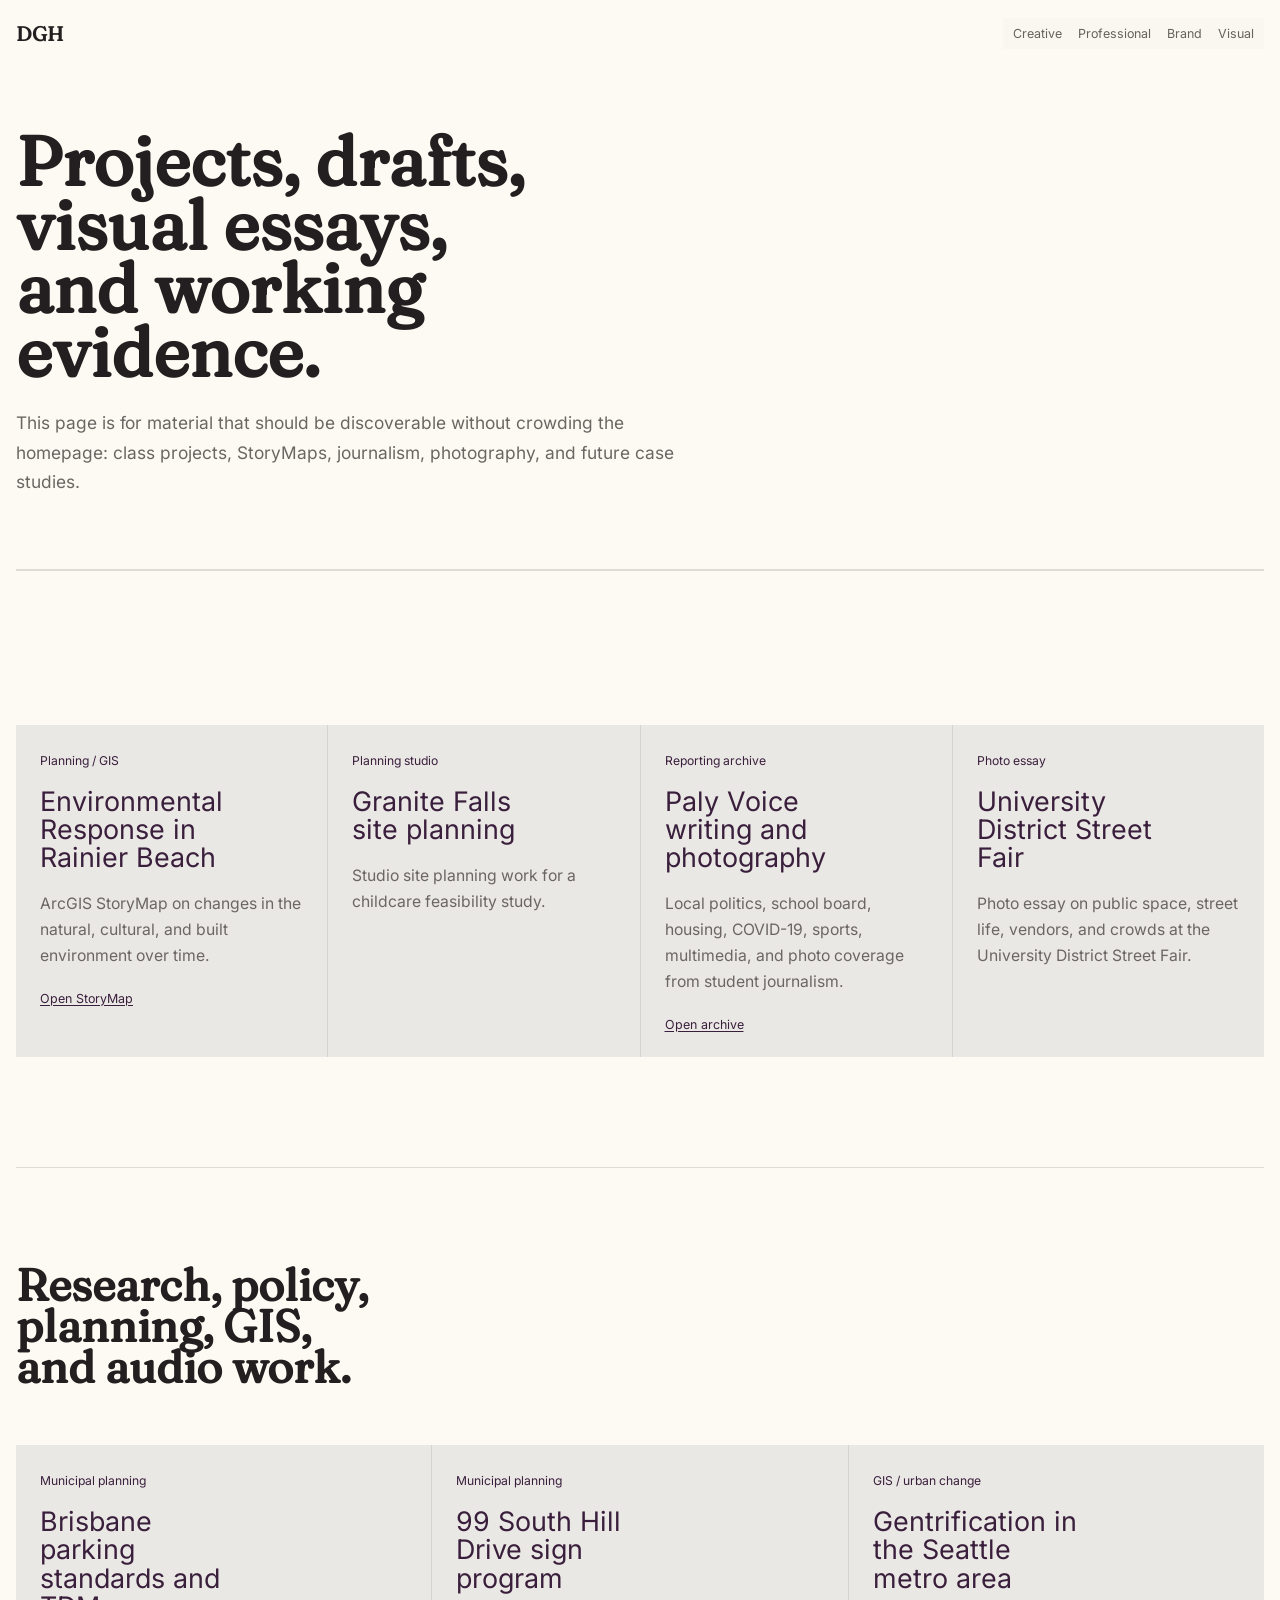
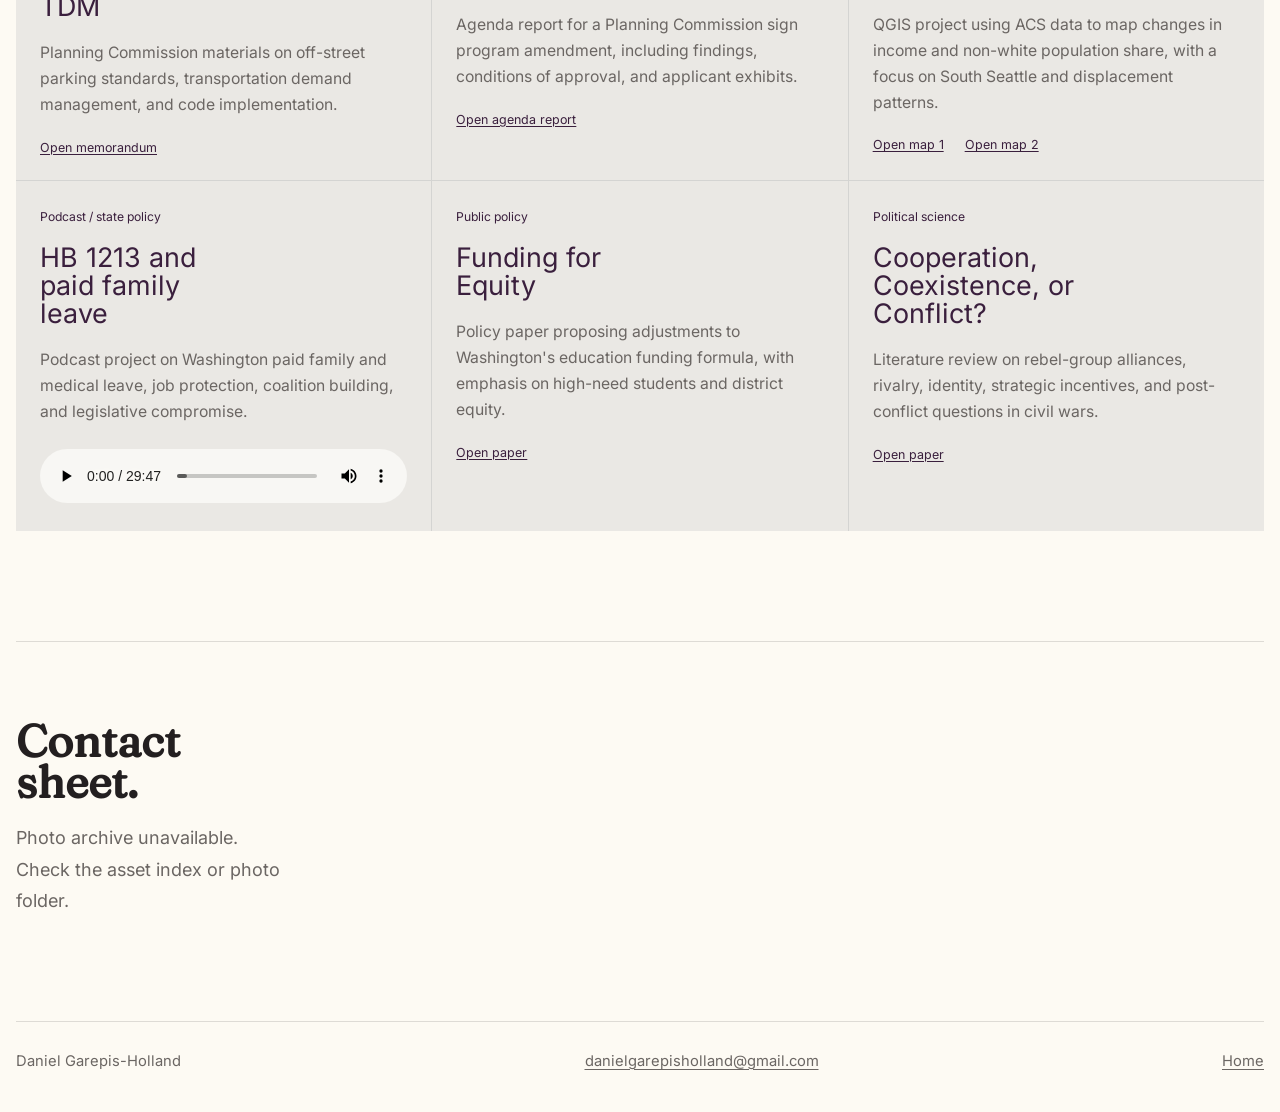
==== commit 62ff3e2a: "Remove placeholder and instruction text from portfolio pages Co-Authored-By: Claude Sonnet 5.5 <nore" ====
--- a/archive.html
+++ b/archive.html
@@ -9,7 +9,7 @@
       content="Project and visual archive for Daniel Garepis-Holland."
     />
     <link rel="icon" href="data:image/svg+xml,%3Csvg xmlns='http://www.w3.org/2000/svg' viewBox='0 0 64 64'%3E%3Crect width='64' height='64' fill='%23f6f2ed'/%3E%3Ctext x='10' y='43' font-family='Georgia' font-size='28' fill='%23182b3e'%3EDG%3C/text%3E%3C/svg%3E" />
-    <link rel="stylesheet" href="./styles.css?v=20261110-lilyflower4" />
+    <link rel="stylesheet" href="./styles.css?v=20261110-lilyflower5" />
     <script type="module" src="./main.js?v=20260501-archive-contact-sheet"></script>
   </head>
   <body>
@@ -41,7 +41,7 @@
             <h3>Environmental Response in Rainier Beach</h3>
             <p>
               ArcGIS StoryMap on changes in the natural, cultural, and built
-              environment over time. Add screenshots and your role notes here.
+              environment over time.
             </p>
             <a href="https://storymaps.arcgis.com/stories/e4d56ad3669442dd81b327d00836941e">Open StoryMap</a>
           </article>
@@ -49,8 +49,7 @@
             <span>Planning studio</span>
             <h3>Granite Falls site planning</h3>
             <p>
-              Future case study slot for the cleaner site plan, role, constraints,
-              and the balance between program, parking, access, and outdoor space.
+              Studio site planning work for a childcare feasibility study.
             </p>
           </article>
           <article class="slot-card reveal">
@@ -66,8 +65,8 @@
             <span>Photo essay</span>
             <h3>University District Street Fair</h3>
             <p>
-              Candidate visual essay from the local photo folder: public space,
-              street life, vendors, crowds, and urban texture.
+              Photo essay on public space, street life, vendors, and crowds at the
+              University District Street Fair.
             </p>
           </article>
         </div>
@@ -141,40 +140,6 @@
         </div>
       </section>
 
-      <section class="reporting-threads section-panel" aria-label="Paly Voice reporting threads">
-        <div class="thread-copy reveal">
-          <h2>Reporting as civic observation.</h2>
-          <p>
-            The archive can be organized around recurring public-life questions:
-            housing pressure, school governance, local politics, campus culture,
-            athletics, and multimedia field reporting.
-          </p>
-          <a href="https://palyvoice.com/staff_name/daniel-garepis-holland/">Open full Paly Voice archive</a>
-        </div>
-        <div class="thread-list">
-          <article class="thread-card reveal">
-            <span>Local politics</span>
-            <h3>Election, school board, and city coverage</h3>
-            <p>Use this thread for stories about governance, representation, public decisions, and civic institutions.</p>
-          </article>
-          <article class="thread-card reveal">
-            <span>Housing / place</span>
-            <h3>Affordability, development, and public space</h3>
-            <p>Connects naturally to planning: local housing debates, street life, school facilities, and built-environment context.</p>
-          </article>
-          <article class="thread-card reveal">
-            <span>Campus culture</span>
-            <h3>Student life, events, and community rituals</h3>
-            <p>Shows how institutions feel from the ground level: crowds, ceremonies, performances, and everyday participation.</p>
-          </article>
-          <article class="thread-card reveal">
-            <span>Visual desk</span>
-            <h3>Sports, multimedia, and photojournalism</h3>
-            <p>Use for image-forward work where sequencing, timing, and visual judgment carry the story.</p>
-          </article>
-        </div>
-      </section>
-
       <section class="archive-contact-section section-panel" id="visual">
         <div class="visual-copy reveal">
           <h2>Contact sheet.</h2>
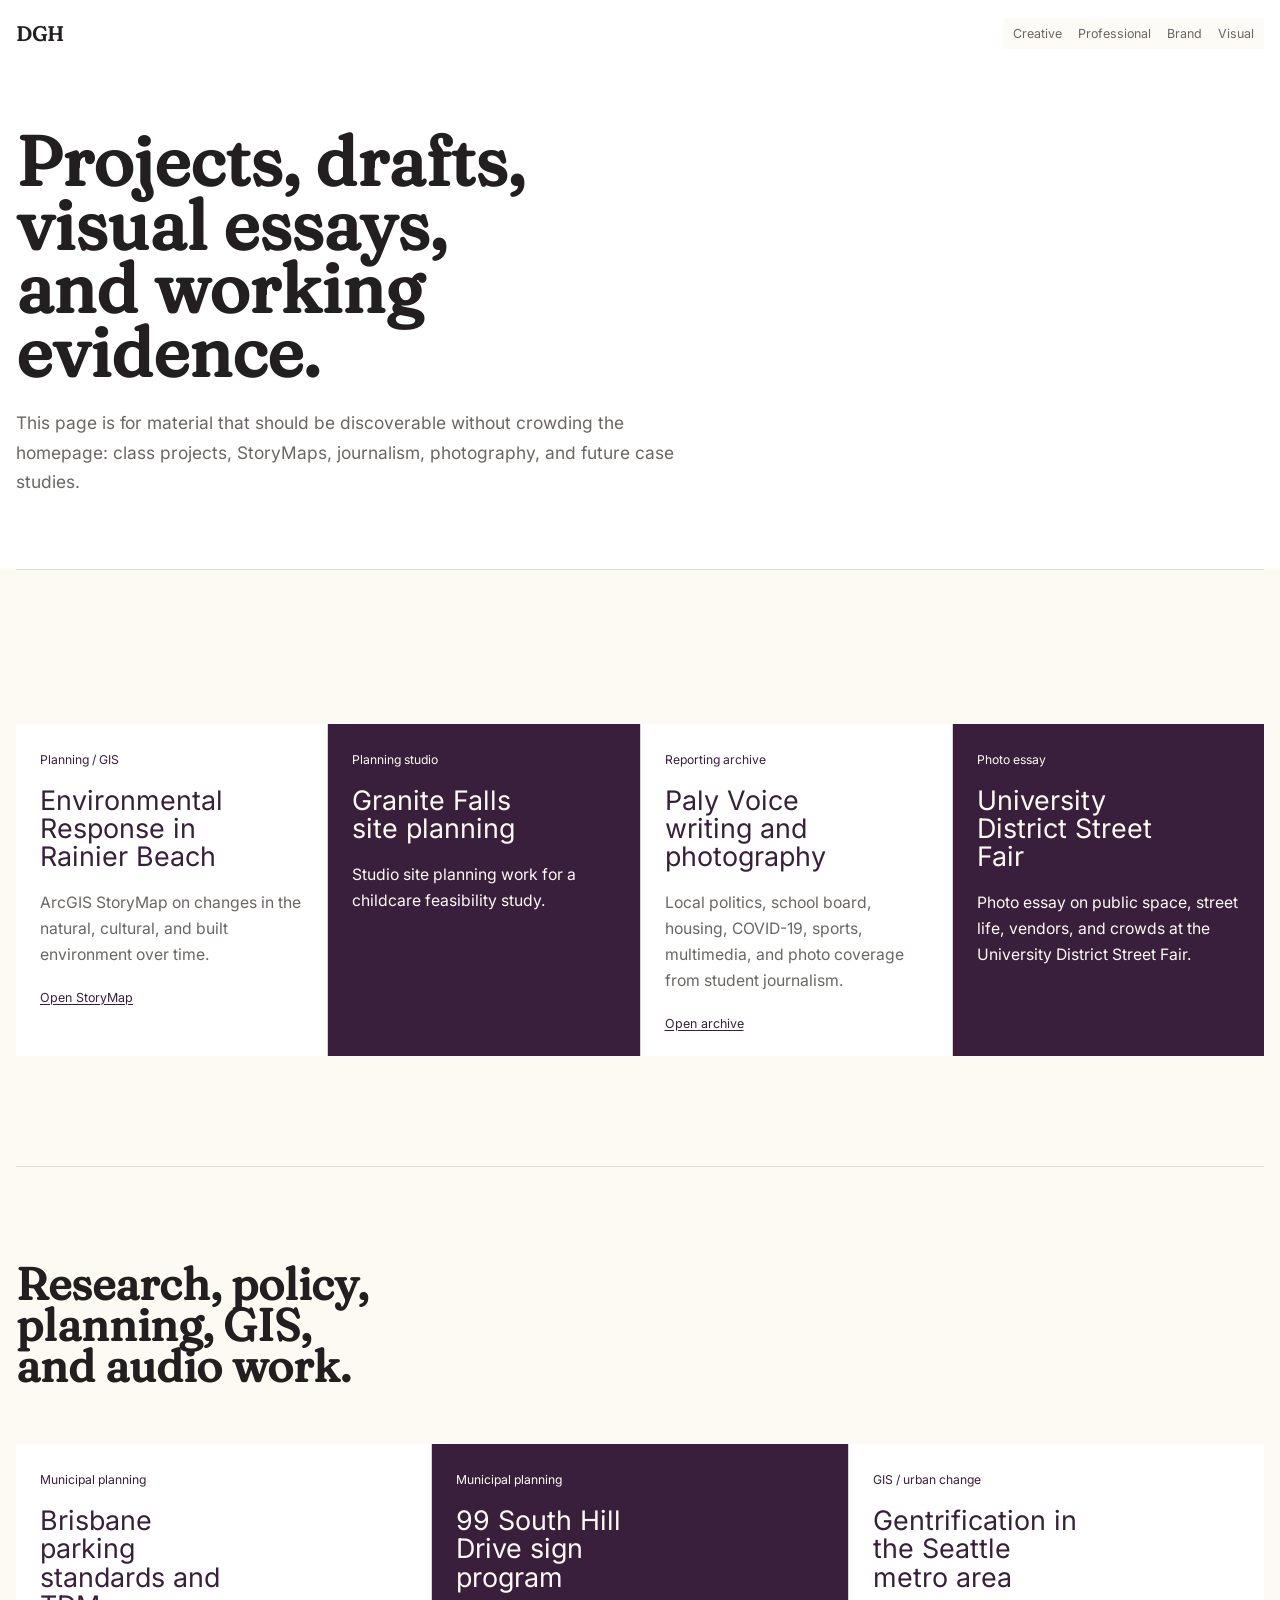
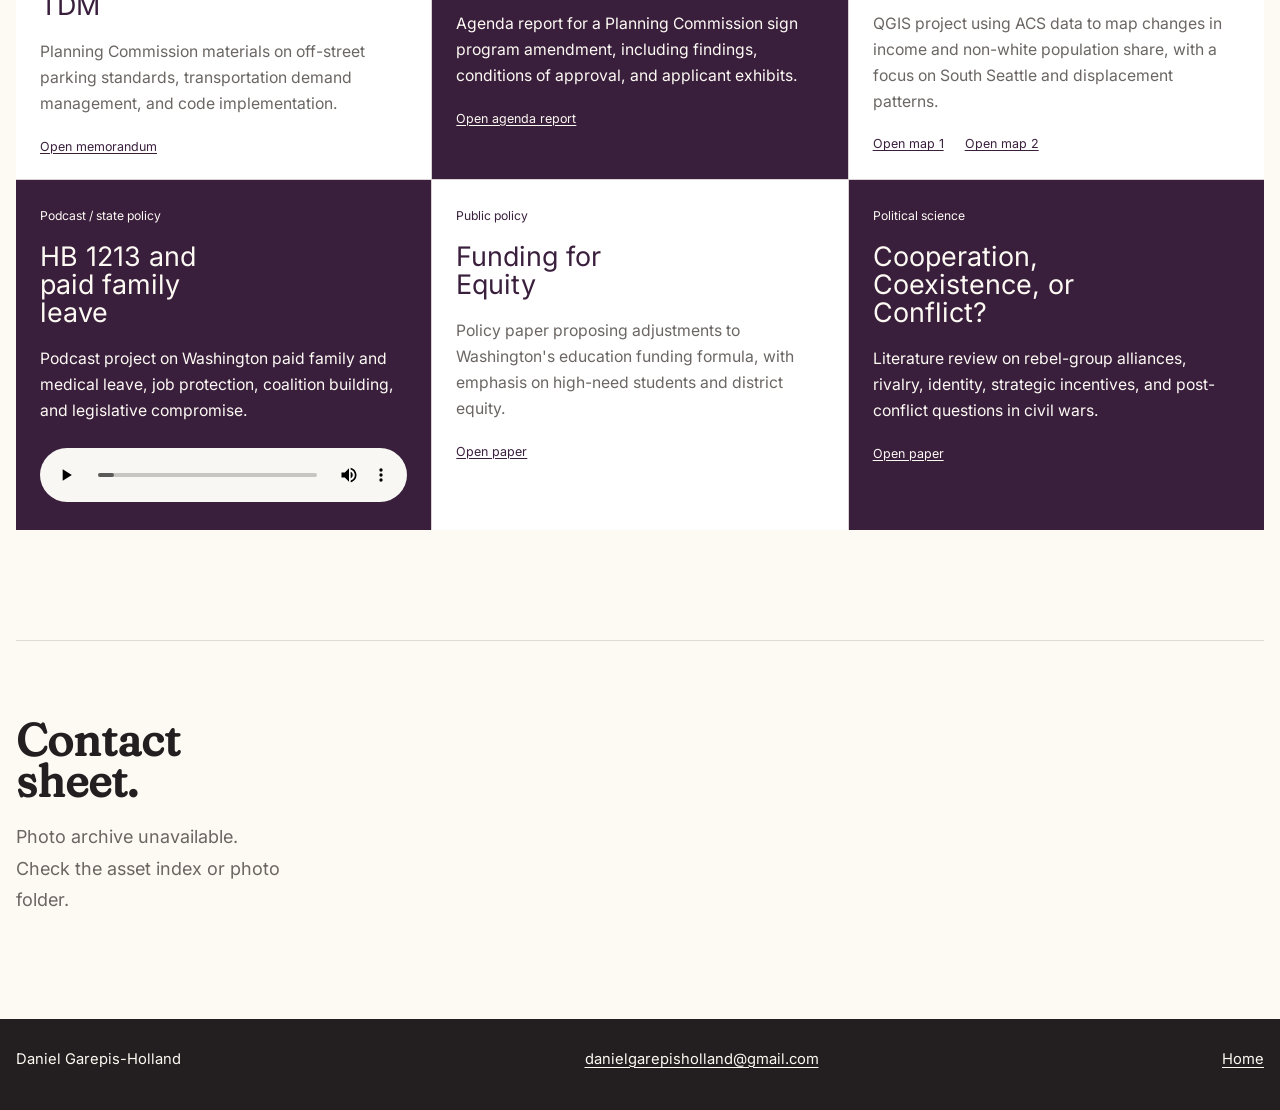
==== commit 181511e8: "Add Lilyflower color blocks and clear leftover old-palette colors Co-Authored-By: Claude Sonnet 5.5 " ====
--- a/archive.html
+++ b/archive.html
@@ -9,7 +9,7 @@
       content="Project and visual archive for Daniel Garepis-Holland."
     />
     <link rel="icon" href="data:image/svg+xml,%3Csvg xmlns='http://www.w3.org/2000/svg' viewBox='0 0 64 64'%3E%3Crect width='64' height='64' fill='%23f6f2ed'/%3E%3Ctext x='10' y='43' font-family='Georgia' font-size='28' fill='%23182b3e'%3EDG%3C/text%3E%3C/svg%3E" />
-    <link rel="stylesheet" href="./styles.css?v=20261110-lilyflower5" />
+    <link rel="stylesheet" href="./styles.css?v=20261110-lilyflower9" />
     <script type="module" src="./main.js?v=20260501-archive-contact-sheet"></script>
   </head>
   <body>
--- a/styles.css
+++ b/styles.css
@@ -33,6 +33,7 @@
   --red: #3A1F3D;
   --ink: #231F20;
   --muted: #6B6663;
+  --butter: #FFF3C4;
   --buttercup: #FFD43B;
   --line: rgba(35, 31, 32, 0.14);
   --max: 1260px;
@@ -120,12 +121,12 @@
   font-size: 0.78rem;
   text-transform: none;
   padding: 8px 10px;
-  background: rgba(248, 245, 239, 0.72);
+  background: rgba(253, 250, 243, 0.72);
   backdrop-filter: blur(12px);
 }
 
 .site-nav a {
-  color: rgba(32, 27, 23, 0.68);
+  color: rgba(35, 31, 32, 0.68);
 }
 
 .site-nav a:hover {
@@ -246,7 +247,7 @@
 .route-tracer {
   fill: var(--red);
   opacity: 0.86;
-  filter: drop-shadow(0 0 10px rgba(139, 52, 64, 0.4));
+  filter: drop-shadow(0 0 10px rgba(58, 31, 61, 0.4));
 }
 
 .soft-contour {
@@ -295,9 +296,9 @@
   gap: 8px;
   align-items: center;
   padding: 8px 10px;
-  color: rgba(32, 27, 23, 0.72);
-  background: rgba(248, 245, 239, 0.76);
-  border: 1px solid rgba(24, 43, 62, 0.12);
+  color: rgba(35, 31, 32, 0.72);
+  background: rgba(253, 250, 243, 0.76);
+  border: 1px solid rgba(58, 31, 61, 0.12);
   font-size: 0.74rem;
   text-decoration: none;
   text-transform: none;
@@ -308,7 +309,7 @@
 
 .map-stop:hover {
   color: var(--red);
-  border-color: rgba(139, 52, 64, 0.28);
+  border-color: rgba(58, 31, 61, 0.28);
   transform: translateY(-2px);
 }
 
@@ -321,7 +322,7 @@
   grid-template-columns: repeat(2, minmax(180px, 1fr));
   gap: 1px;
   width: min(520px, 52vw);
-  background: rgba(24, 43, 62, 0.18);
+  background: rgba(58, 31, 61, 0.18);
 }
 
 .portfolio-door {
@@ -330,7 +331,7 @@
   align-content: end;
   gap: 12px;
   padding: 20px;
-  background: rgba(248, 245, 239, 0.82);
+  background: rgba(253, 250, 243, 0.82);
   text-decoration: none;
   backdrop-filter: blur(12px);
   transition: background 180ms ease, color 180ms ease, transform 180ms ease;
@@ -354,7 +355,7 @@
 
 .portfolio-door:hover {
   color: var(--paper-clean);
-  background: rgba(24, 43, 62, 0.94);
+  background: rgba(58, 31, 61, 0.94);
   transform: translateY(-3px);
 }
 
@@ -385,7 +386,7 @@
   right: 0;
   bottom: 32px;
   z-index: 2;
-  color: rgba(32, 27, 23, 0.62);
+  color: rgba(35, 31, 32, 0.62);
   font-size: 0.78rem;
   text-decoration: none;
   text-transform: none;
@@ -397,7 +398,7 @@
   height: 44px;
   margin: 10px 0 0 auto;
   content: "";
-  background: rgba(32, 27, 23, 0.26);
+  background: rgba(35, 31, 32, 0.26);
   animation: scroll-cue 1.8s ease-in-out infinite;
 }
 
@@ -471,7 +472,7 @@
   grid-template-columns: repeat(2, minmax(0, 1fr));
   grid-template-rows: repeat(2, minmax(0, 1fr));
   gap: 1px;
-  background: rgba(24, 43, 62, 0.16);
+  background: rgba(58, 31, 61, 0.16);
 }
 
 .creative-lead .stage-photo {
@@ -505,7 +506,7 @@
   margin: 0;
   overflow: hidden;
   background: var(--sand);
-  box-shadow: 0 34px 78px rgba(24, 43, 62, 0.2);
+  box-shadow: 0 34px 78px rgba(58, 31, 61, 0.2);
 }
 
 .stage-photo img {
@@ -557,7 +558,7 @@
   bottom: 12px;
   padding: 7px 9px;
   color: var(--paper-clean);
-  background: rgba(24, 43, 62, 0.72);
+  background: rgba(58, 31, 61, 0.72);
   font-size: 0.72rem;
   text-transform: none;
 }
@@ -620,7 +621,7 @@
   align-items: end;
   margin: 0 0 0 max(16px, calc((100vw - var(--max)) / 2));
   padding: 24px;
-  background: rgba(248, 245, 239, 0.9);
+  background: rgba(253, 250, 243, 0.9);
   backdrop-filter: blur(18px);
 }
 
@@ -632,7 +633,7 @@
   width: 100vw;
   margin-left: calc(50% - 50vw);
   color: var(--paper-clean);
-  background: #111821;
+  background: var(--navy);
   overflow: hidden;
 }
 
@@ -661,8 +662,8 @@
   inset: 0;
   content: "";
   background:
-    linear-gradient(90deg, rgba(17, 24, 33, 0.26), transparent 48%),
-    linear-gradient(0deg, rgba(17, 24, 33, 0.18), transparent 34%);
+    linear-gradient(90deg, rgba(35, 31, 32, 0.26), transparent 48%),
+    linear-gradient(0deg, rgba(35, 31, 32, 0.18), transparent 34%);
   pointer-events: none;
 }
 
@@ -687,7 +688,7 @@
 .stage-graphic span {
   position: absolute;
   content: "";
-  border: 1px solid rgba(248, 245, 239, 0.28);
+  border: 1px solid rgba(253, 250, 243, 0.28);
 }
 
 .stage-graphic::before {
@@ -738,7 +739,7 @@
   bottom: calc(18% + 44px);
   width: 12px;
   height: 12px;
-  background: rgba(248, 245, 239, 0.72);
+  background: rgba(253, 250, 243, 0.72);
   border: 0;
   border-radius: 50%;
 }
@@ -761,7 +762,7 @@
   gap: 12px;
   padding: 8px;
   color: var(--paper-clean);
-  background: rgba(17, 24, 33, 0.62);
+  background: rgba(35, 31, 32, 0.62);
   backdrop-filter: blur(16px);
 }
 
@@ -864,7 +865,7 @@
   aspect-ratio: 4 / 5;
   object-fit: cover;
   filter: saturate(0.88) contrast(1.04);
-  box-shadow: 0 36px 80px rgba(24, 43, 62, 0.22);
+  box-shadow: 0 36px 80px rgba(58, 31, 61, 0.22);
 }
 
 .hero-photo-a {
@@ -906,7 +907,7 @@
   gap: 1px;
   max-width: 760px;
   color: var(--paper-clean);
-  background: rgba(24, 43, 62, 0.18);
+  background: rgba(58, 31, 61, 0.18);
 }
 
 .resume-map {
@@ -921,8 +922,8 @@
   display: grid;
   gap: 18px;
   padding: 42px 22px 22px;
-  background: rgba(204, 190, 177, 0.18);
-  border: 1px solid rgba(102, 73, 48, 0.16);
+  background: rgba(255, 243, 196, 0.18);
+  border: 1px solid rgba(58, 31, 61, 0.16);
 }
 
 .resume-lane::before {
@@ -952,15 +953,13 @@
   align-content: space-between;
   gap: 14px;
   padding: 22px;
-  background: rgba(248, 245, 239, 0.78);
-  border: 1px solid rgba(102, 73, 48, 0.1);
+  background: rgba(253, 250, 243, 0.78);
+  border: 1px solid rgba(58, 31, 61, 0.1);
 }
 
 .resume-node-feature {
   grid-column: span 2;
-  background:
-    linear-gradient(135deg, rgba(102, 73, 48, 0.96), rgba(153, 126, 103, 0.86)),
-    var(--red);
+  background: var(--navy);
   color: var(--paper-clean);
 }
 
@@ -972,7 +971,7 @@
 }
 
 .resume-node-feature span {
-  color: rgba(248, 245, 239, 0.76);
+  color: rgba(253, 250, 243, 0.76);
 }
 
 .resume-node h3 {
@@ -1034,7 +1033,7 @@
   display: grid;
   gap: 1px;
   padding-top: 0;
-  background: rgba(24, 43, 62, 0.14);
+  background: rgba(58, 31, 61, 0.14);
 }
 
 .story-step {
@@ -1043,7 +1042,7 @@
   gap: 20px;
   align-items: start;
   padding: 24px;
-  background: rgba(248, 245, 239, 0.62);
+  background: rgba(253, 250, 243, 0.62);
   border-top: 0;
 }
 
@@ -1087,7 +1086,7 @@
   display: grid;
   grid-template-columns: repeat(2, minmax(0, 1fr));
   gap: 1px;
-  background: rgba(24, 43, 62, 0.18);
+  background: rgba(58, 31, 61, 0.18);
 }
 
 .project-groups {
@@ -1097,7 +1096,7 @@
 
 .project-group,
 .planning-video {
-  background: rgba(248, 245, 239, 0.66);
+  background: rgba(253, 250, 243, 0.66);
 }
 
 .project-group {
@@ -1132,13 +1131,13 @@
   align-content: start;
   gap: 24px;
   padding: 38px;
-  background: rgba(248, 245, 239, 0.72);
-  border: 1px solid rgba(102, 73, 48, 0.11);
+  background: rgba(253, 250, 243, 0.72);
+  border: 1px solid rgba(58, 31, 61, 0.11);
 }
 
 .project-card-primary {
   background: rgba(255, 219, 187, 0.34);
-  border-color: rgba(102, 73, 48, 0.22);
+  border-color: rgba(58, 31, 61, 0.22);
   color: var(--ink);
 }
 
@@ -1179,7 +1178,7 @@
   width: 100%;
   aspect-ratio: 16 / 10;
   object-fit: cover;
-  border: 1px solid rgba(102, 73, 48, 0.14);
+  border: 1px solid rgba(58, 31, 61, 0.14);
 }
 
 .project-video-inline {
@@ -1187,8 +1186,8 @@
   width: min(100%, 520px);
   margin-top: auto;
   overflow: hidden;
-  background: rgba(24, 43, 62, 0.12);
-  border: 1px solid rgba(102, 73, 48, 0.16);
+  background: rgba(58, 31, 61, 0.12);
+  border: 1px solid rgba(58, 31, 61, 0.16);
 }
 
 .project-video-inline::before {
@@ -1239,15 +1238,13 @@
 .planning-card {
   min-height: 220px;
   padding: 22px;
-  background: rgba(248, 245, 239, 0.62);
+  background: rgba(253, 250, 243, 0.62);
 }
 
 .planning-card.primary {
   grid-column: span 2;
   min-height: 250px;
-  background:
-    linear-gradient(135deg, rgba(24, 43, 62, 0.92), rgba(98, 74, 54, 0.86)),
-    var(--navy);
+  background: var(--navy);
   color: var(--paper-clean);
 }
 
@@ -1261,7 +1258,7 @@
 
 .planning-card.primary span,
 .planning-card.primary p {
-  color: rgba(248, 245, 239, 0.78);
+  color: rgba(253, 250, 243, 0.78);
 }
 
 .planning-card h3 {
@@ -1293,8 +1290,8 @@
 
 .planning-video-copy,
 .video-frame {
-  background: rgba(248, 245, 239, 0.9);
-  border: 1px solid rgba(102, 73, 48, 0.12);
+  background: rgba(253, 250, 243, 0.9);
+  border: 1px solid rgba(58, 31, 61, 0.12);
 }
 
 .planning-video-copy {
@@ -1371,7 +1368,7 @@
   grid-template-columns: repeat(3, 1fr);
   gap: 1px;
   margin-top: 34px;
-  background: rgba(24, 43, 62, 0.18);
+  background: rgba(58, 31, 61, 0.18);
 }
 
 .stat-row div {
@@ -1408,9 +1405,9 @@
   z-index: 0;
   overflow: hidden;
   background:
-    linear-gradient(135deg, rgba(24, 43, 62, 0.09), rgba(139, 52, 64, 0.06)),
-    rgba(248, 245, 239, 0.42);
-  border: 1px solid rgba(24, 43, 62, 0.12);
+    linear-gradient(135deg, rgba(58, 31, 61, 0.09), rgba(58, 31, 61, 0.06)),
+    rgba(253, 250, 243, 0.42);
+  border: 1px solid rgba(58, 31, 61, 0.12);
 }
 
 .identity-badge {
@@ -1460,8 +1457,8 @@
   margin: 0;
   overflow: hidden;
   background: var(--paper-clean);
-  border: 1px solid rgba(24, 43, 62, 0.16);
-  box-shadow: 0 28px 72px rgba(24, 43, 62, 0.2);
+  border: 1px solid rgba(58, 31, 61, 0.16);
+  box-shadow: 0 28px 72px rgba(58, 31, 61, 0.2);
 }
 
 .screen img {
@@ -1476,7 +1473,7 @@
   bottom: 12px;
   padding: 7px 10px;
   color: var(--paper-clean);
-  background: rgba(24, 43, 62, 0.78);
+  background: rgba(58, 31, 61, 0.78);
   font-size: 0.76rem;
 }
 
@@ -1503,8 +1500,8 @@
   justify-self: end;
   gap: 1px;
   padding: 1px;
-  background: rgba(248, 245, 239, 0.28);
-  box-shadow: 0 22px 58px rgba(24, 43, 62, 0.2);
+  background: rgba(253, 250, 243, 0.28);
+  box-shadow: 0 22px 58px rgba(58, 31, 61, 0.2);
 }
 
 .brand-development-board {
@@ -1528,9 +1525,9 @@
   justify-items: center;
   gap: 18px;
   padding: 26px;
-  background: rgba(248, 245, 239, 0.86);
-  border: 1px solid rgba(24, 43, 62, 0.16);
-  box-shadow: 0 24px 62px rgba(24, 43, 62, 0.16);
+  background: rgba(253, 250, 243, 0.86);
+  border: 1px solid rgba(58, 31, 61, 0.16);
+  box-shadow: 0 24px 62px rgba(58, 31, 61, 0.16);
 }
 
 .brand-spec-card span:first-child,
@@ -1548,7 +1545,7 @@
 
 .brand-spec-shark {
   color: var(--paper-clean);
-  background: rgba(24, 43, 62, 0.94);
+  background: rgba(58, 31, 61, 0.94);
 }
 
 .brand-spec-shark .shark-mask {
@@ -1569,7 +1566,7 @@
   grid-column: 1 / -1;
   grid-template-columns: repeat(3, 1fr);
   gap: 1px;
-  background: rgba(24, 43, 62, 0.18);
+  background: rgba(58, 31, 61, 0.18);
 }
 
 .brand-color-row span {
@@ -1595,7 +1592,7 @@
   gap: 12px;
   padding: 14px;
   color: var(--paper-clean);
-  background: rgba(24, 43, 62, 0.94);
+  background: rgba(58, 31, 61, 0.94);
 }
 
 .brand-token img {
@@ -1612,7 +1609,7 @@
 
 .shark-token {
   color: var(--navy);
-  background: rgba(248, 245, 239, 0.88);
+  background: rgba(253, 250, 243, 0.88);
 }
 
 .shark-mask {
@@ -1731,13 +1728,13 @@
   grid-template-columns: repeat(4, minmax(0, 1fr));
   gap: 1px;
   margin-top: 58px;
-  background: rgba(24, 43, 62, 0.18);
+  background: rgba(58, 31, 61, 0.18);
 }
 
 .slot-card {
   min-height: 330px;
   padding: 24px;
-  background: rgba(248, 245, 239, 0.62);
+  background: rgba(253, 250, 243, 0.62);
 }
 
 .slot-card span {
@@ -1819,13 +1816,13 @@
   display: grid;
   grid-template-columns: repeat(2, minmax(0, 1fr));
   gap: 1px;
-  background: rgba(24, 43, 62, 0.18);
+  background: rgba(58, 31, 61, 0.18);
 }
 
 .thread-card {
   min-height: 220px;
   padding: 22px;
-  background: rgba(248, 245, 239, 0.62);
+  background: rgba(253, 250, 243, 0.62);
 }
 
 .thread-card span,
@@ -1886,7 +1883,7 @@
   gap: 22px;
   align-items: end;
   padding-top: 24px;
-  border-top: 1px solid rgba(24, 43, 62, 0.18);
+  border-top: 1px solid rgba(58, 31, 61, 0.18);
 }
 
 .visual-story-media {
@@ -1988,7 +1985,7 @@
 
 .visual-story-dark .visual-story-lead,
 .visual-story-dark .visual-story-support figure {
-  background: rgba(248, 245, 239, 0.08);
+  background: rgba(253, 250, 243, 0.08);
 }
 
 .visual-story-dark .visual-story-lead {
@@ -2034,7 +2031,7 @@
   grid-template-columns: repeat(6, minmax(190px, 1fr));
   gap: 14px;
   padding-top: 28px;
-  border-top: 1px solid rgba(24, 43, 62, 0.12);
+  border-top: 1px solid rgba(58, 31, 61, 0.12);
 }
 
 .compact-gallery {
@@ -2129,7 +2126,7 @@
 
 .photo-lightbox figcaption {
   margin-top: 12px;
-  color: rgba(248, 245, 239, 0.78);
+  color: rgba(253, 250, 243, 0.78);
   font-size: 0.82rem;
   text-transform: none;
 }
@@ -2140,9 +2137,9 @@
   right: 18px;
   z-index: 2;
   padding: 10px 12px;
-  border: 1px solid rgba(248, 245, 239, 0.34);
+  border: 1px solid rgba(253, 250, 243, 0.34);
   color: var(--paper-clean);
-  background: rgba(248, 245, 239, 0.08);
+  background: rgba(253, 250, 243, 0.08);
   font-size: 0.76rem;
   text-transform: none;
   cursor: pointer;
@@ -2179,7 +2176,7 @@
   align-items: stretch;
   padding: 0;
   border-top: 0;
-  background: #111821;
+  background: var(--navy);
   overflow: hidden;
 }
 
@@ -2199,7 +2196,7 @@
   z-index: 3;
   height: 2px;
   content: "";
-  background: linear-gradient(90deg, transparent, rgba(248, 245, 239, 0.78), transparent);
+  background: linear-gradient(90deg, transparent, rgba(253, 250, 243, 0.78), transparent);
   transform: translateX(-100%);
   animation: photo-scan 7s ease-in-out infinite;
   pointer-events: none;
@@ -2234,7 +2231,7 @@
   margin: auto auto 42px max(16px, calc((100vw - var(--max)) / 2));
   padding: 24px;
   color: var(--ink);
-  background: rgba(248, 245, 239, 0.88);
+  background: rgba(253, 250, 243, 0.88);
   backdrop-filter: blur(18px);
 }
 
@@ -2253,7 +2250,7 @@
   grid-template-columns: repeat(12, minmax(0, 1fr));
   gap: 10px;
   padding: 10px;
-  background: #111821;
+  background: var(--navy);
 }
 
 .story-support-photo {
@@ -2262,7 +2259,7 @@
   grid-column: span 6;
   margin: 0;
   overflow: hidden;
-  background: #0d141b;
+  background: var(--ink);
 }
 
 .story-support-photo-1 {
@@ -2313,7 +2310,7 @@
   z-index: 2;
   padding: 7px 9px;
   color: var(--paper-clean);
-  background: rgba(17, 24, 33, 0.68);
+  background: rgba(35, 31, 32, 0.68);
   font-size: 0.68rem;
   letter-spacing: 0;
   text-transform: none;
@@ -2327,7 +2324,7 @@
   bottom: 10px;
   padding: 6px 8px;
   color: var(--paper-clean);
-  background: rgba(24, 43, 62, 0.7);
+  background: rgba(58, 31, 61, 0.7);
   content: "Expand";
   font-size: 0.64rem;
   letter-spacing: 0;
@@ -2366,7 +2363,7 @@
 
 .creative-page .visual-story-dark .visual-story-copy {
   color: var(--paper-clean);
-  background: rgba(24, 43, 62, 0.84);
+  background: rgba(58, 31, 61, 0.84);
 }
 
 .creative-page .visual-story-dark .visual-story-copy h3,
@@ -2385,8 +2382,8 @@
   width: 100vw;
   justify-content: center;
   padding: 34px 16px 28px;
-  color: rgba(248, 245, 239, 0.72);
-  background: #111821;
+  color: rgba(253, 250, 243, 0.72);
+  background: var(--navy);
   font-size: 0.78rem;
   letter-spacing: 0;
   text-transform: none;
@@ -2399,7 +2396,7 @@
   height: 1px;
   margin: 0 18px;
   content: "";
-  background: rgba(248, 245, 239, 0.22);
+  background: rgba(253, 250, 243, 0.22);
 }
 
 .creative-page .contact-gallery {
@@ -2411,7 +2408,7 @@
   gap: 10px;
   padding: 0 10px 96px;
   border-top: 0;
-  background: #111821;
+  background: var(--navy);
 }
 
 .creative-page .contact-gallery .gallery-card {
@@ -2419,7 +2416,7 @@
   min-height: 62vh;
   grid-column: span 1;
   overflow: hidden;
-  background: #0d141b;
+  background: var(--ink);
 }
 
 .creative-page .contact-gallery .gallery-card-1,
@@ -2497,7 +2494,7 @@
   margin: 0;
   padding: 7px 9px;
   color: var(--paper-clean);
-  background: rgba(17, 24, 33, 0.66);
+  background: rgba(35, 31, 32, 0.66);
   font-size: 0.68rem;
   letter-spacing: 0;
   text-transform: none;
@@ -2644,6 +2641,98 @@
     transform: scale(1);
     opacity: 0.62;
   }
+}
+
+/* Lilyflower colour blocks (full-width panels) */
+.creative-lead,
+.archive-hero,
+.creative-design,
+.archive-teaser {
+  box-shadow: 0 0 0 100vmax var(--paper-clean);
+  clip-path: inset(0 -100vmax);
+  background: var(--paper-clean);
+  border-top: 0;
+  border-bottom: 0;
+}
+
+.archive-teaser {
+  box-shadow: 0 0 0 100vmax var(--navy);
+  background: var(--navy);
+  color: var(--paper);
+}
+
+.archive-teaser h2,
+.archive-teaser p,
+.archive-teaser-copy h2,
+.archive-teaser-copy p {
+  color: var(--paper);
+}
+
+.archive-teaser .archive-teaser-copy h2,
+.archive-teaser .archive-teaser-copy p:not(.small-label) {
+  color: var(--paper);
+}
+
+.archive-teaser .archive-teaser-copy a {
+  display: inline-block;
+  padding: 10px 20px;
+  color: var(--navy);
+  background: var(--paper);
+  font-size: 1rem;
+  font-weight: 600;
+  text-decoration: none;
+}
+
+.site-footer {
+  box-shadow: 0 0 0 100vmax var(--ink);
+  clip-path: inset(0 -100vmax);
+  background: var(--ink);
+  border-top: 0;
+  color: var(--paper);
+}
+
+.site-footer a {
+  color: var(--paper);
+}
+
+.portfolio-door.creative-door {
+  background: var(--paper-clean);
+}
+
+.portfolio-door.professional-door {
+  background: var(--navy);
+}
+
+.portfolio-door.professional-door span,
+.portfolio-door.professional-door strong {
+  color: var(--paper);
+}
+
+.slot-card:nth-child(even) {
+  background: var(--navy);
+}
+
+.slot-card:nth-child(even) span,
+.slot-card:nth-child(even) h3,
+.slot-card:nth-child(even) p,
+.slot-card:nth-child(even) a {
+  color: var(--paper);
+}
+
+.slot-card:nth-child(odd) {
+  background: var(--paper-clean);
+}
+
+.route-tracer {
+  fill: var(--buttercup);
+  stroke: var(--ink);
+  stroke-width: 2;
+  opacity: 1;
+  filter: none;
+}
+
+.scroll-meter {
+  background: var(--navy);
 }
 
 @media (prefers-reduced-motion: reduce) {
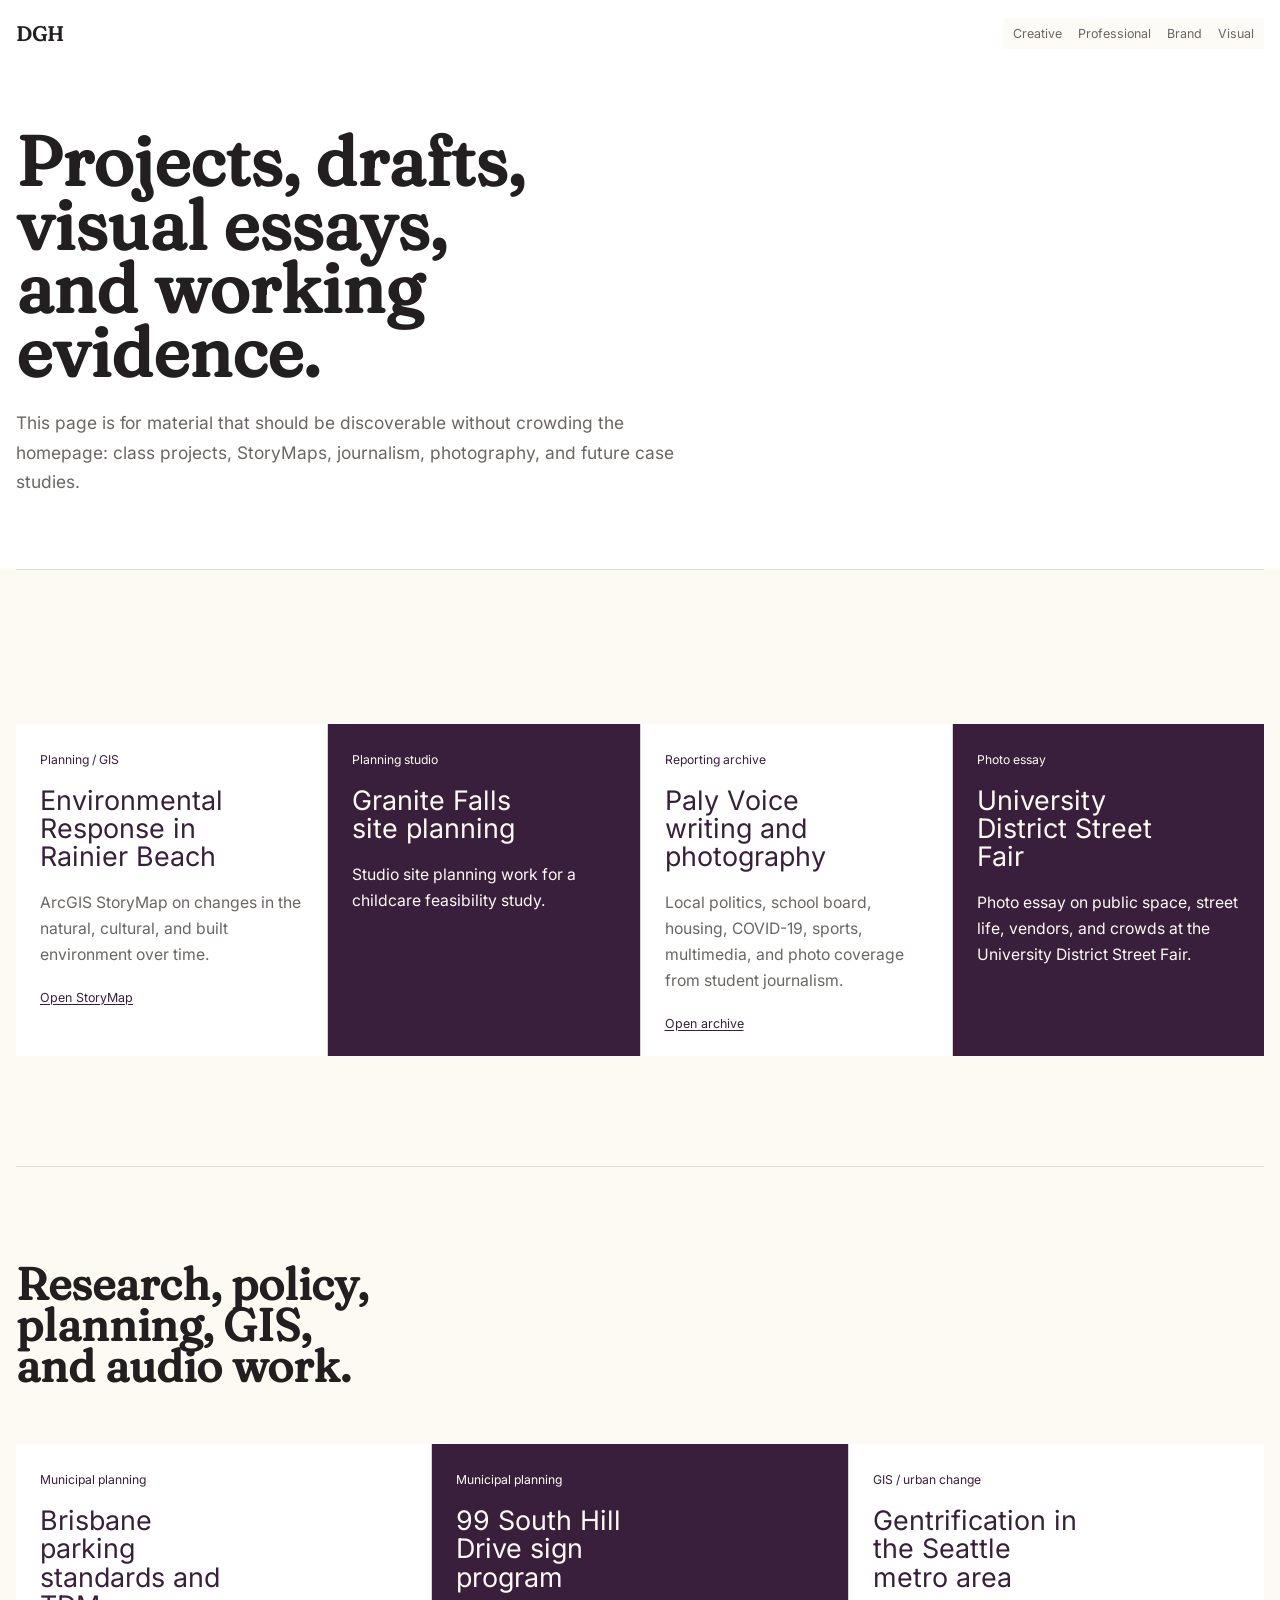
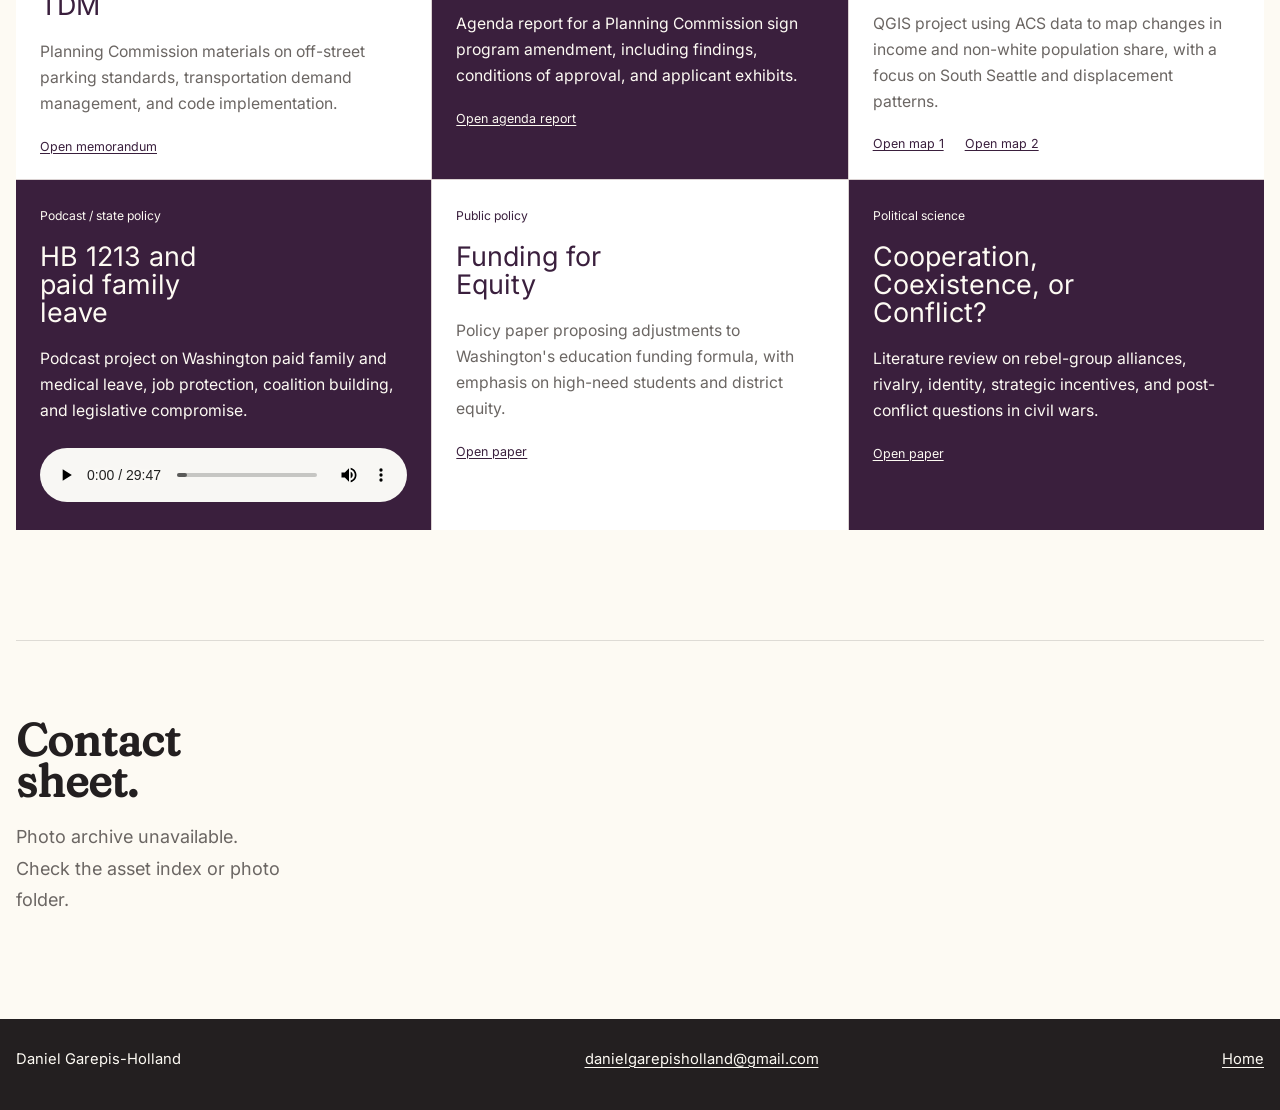
==== commit 6ae9a76d: "Show resume in a standard chronological layout and group projects by source Co-Authored-By: Claude S" ====
--- a/archive.html
+++ b/archive.html
@@ -9,7 +9,7 @@
       content="Project and visual archive for Daniel Garepis-Holland."
     />
     <link rel="icon" href="data:image/svg+xml,%3Csvg xmlns='http://www.w3.org/2000/svg' viewBox='0 0 64 64'%3E%3Crect width='64' height='64' fill='%23f6f2ed'/%3E%3Ctext x='10' y='43' font-family='Georgia' font-size='28' fill='%23182b3e'%3EDG%3C/text%3E%3C/svg%3E" />
-    <link rel="stylesheet" href="./styles.css?v=20261110-lilyflower9" />
+    <link rel="stylesheet" href="./styles.css?v=20261110-lilyflower11" />
     <script type="module" src="./main.js?v=20260501-archive-contact-sheet"></script>
   </head>
   <body>
--- a/styles.css
+++ b/styles.css
@@ -2735,6 +2735,115 @@
   background: var(--navy);
 }
 
+/* Resume and project groups */
+.professional-bridge {
+  grid-template-columns: minmax(0, 1fr);
+  gap: 24px;
+}
+
+.resume {
+  max-width: 920px;
+}
+
+.resume {
+  display: grid;
+  gap: 56px;
+}
+
+.resume-block h3 {
+  margin: 0 0 8px;
+  font-family: "Fraunces", Georgia, serif;
+  font-size: 1.7rem;
+  font-weight: 400;
+  line-height: 1.2;
+}
+
+.resume-entry {
+  display: grid;
+  grid-template-columns: 190px minmax(0, 1fr);
+  gap: 28px;
+  padding: 22px 0;
+}
+
+.resume-when p {
+  margin: 0;
+  color: var(--muted);
+  font-size: 0.95rem;
+  line-height: 1.5;
+}
+
+.resume-when a {
+  display: inline-block;
+  margin-top: 10px;
+  color: var(--navy);
+  font-size: 0.95rem;
+}
+
+.resume-what h4 {
+  margin: 0;
+  color: var(--ink);
+  font-family: "Fraunces", Georgia, serif;
+  font-size: 1.35rem;
+  font-weight: 400;
+  line-height: 1.25;
+}
+
+.resume-sub {
+  margin: 4px 0 10px;
+  color: var(--navy);
+  font-size: 1rem;
+}
+
+.resume-what ul {
+  margin: 0;
+  padding-left: 1.1em;
+}
+
+.resume-what li {
+  margin-bottom: 6px;
+  color: var(--ink);
+  font-size: 1rem;
+  line-height: 1.55;
+}
+
+.planning-copy h2 {
+  margin: 0 0 12px;
+}
+
+.planning-copy p {
+  max-width: 560px;
+  margin: 0;
+  color: var(--muted);
+}
+
+.project-group + .project-group {
+  margin-top: 64px;
+}
+
+.group-head {
+  margin-bottom: 20px;
+}
+
+.group-head h3 {
+  margin: 0;
+  font-family: "Fraunces", Georgia, serif;
+  font-size: 1.7rem;
+  font-weight: 400;
+  line-height: 1.2;
+}
+
+.group-head p {
+  margin: 4px 0 0;
+  color: var(--muted);
+}
+
+@media (max-width: 720px) {
+  .resume-entry {
+    grid-template-columns: 1fr;
+    gap: 8px;
+  }
+}
+
 @media (prefers-reduced-motion: reduce) {
   html {
     scroll-behavior: auto;
